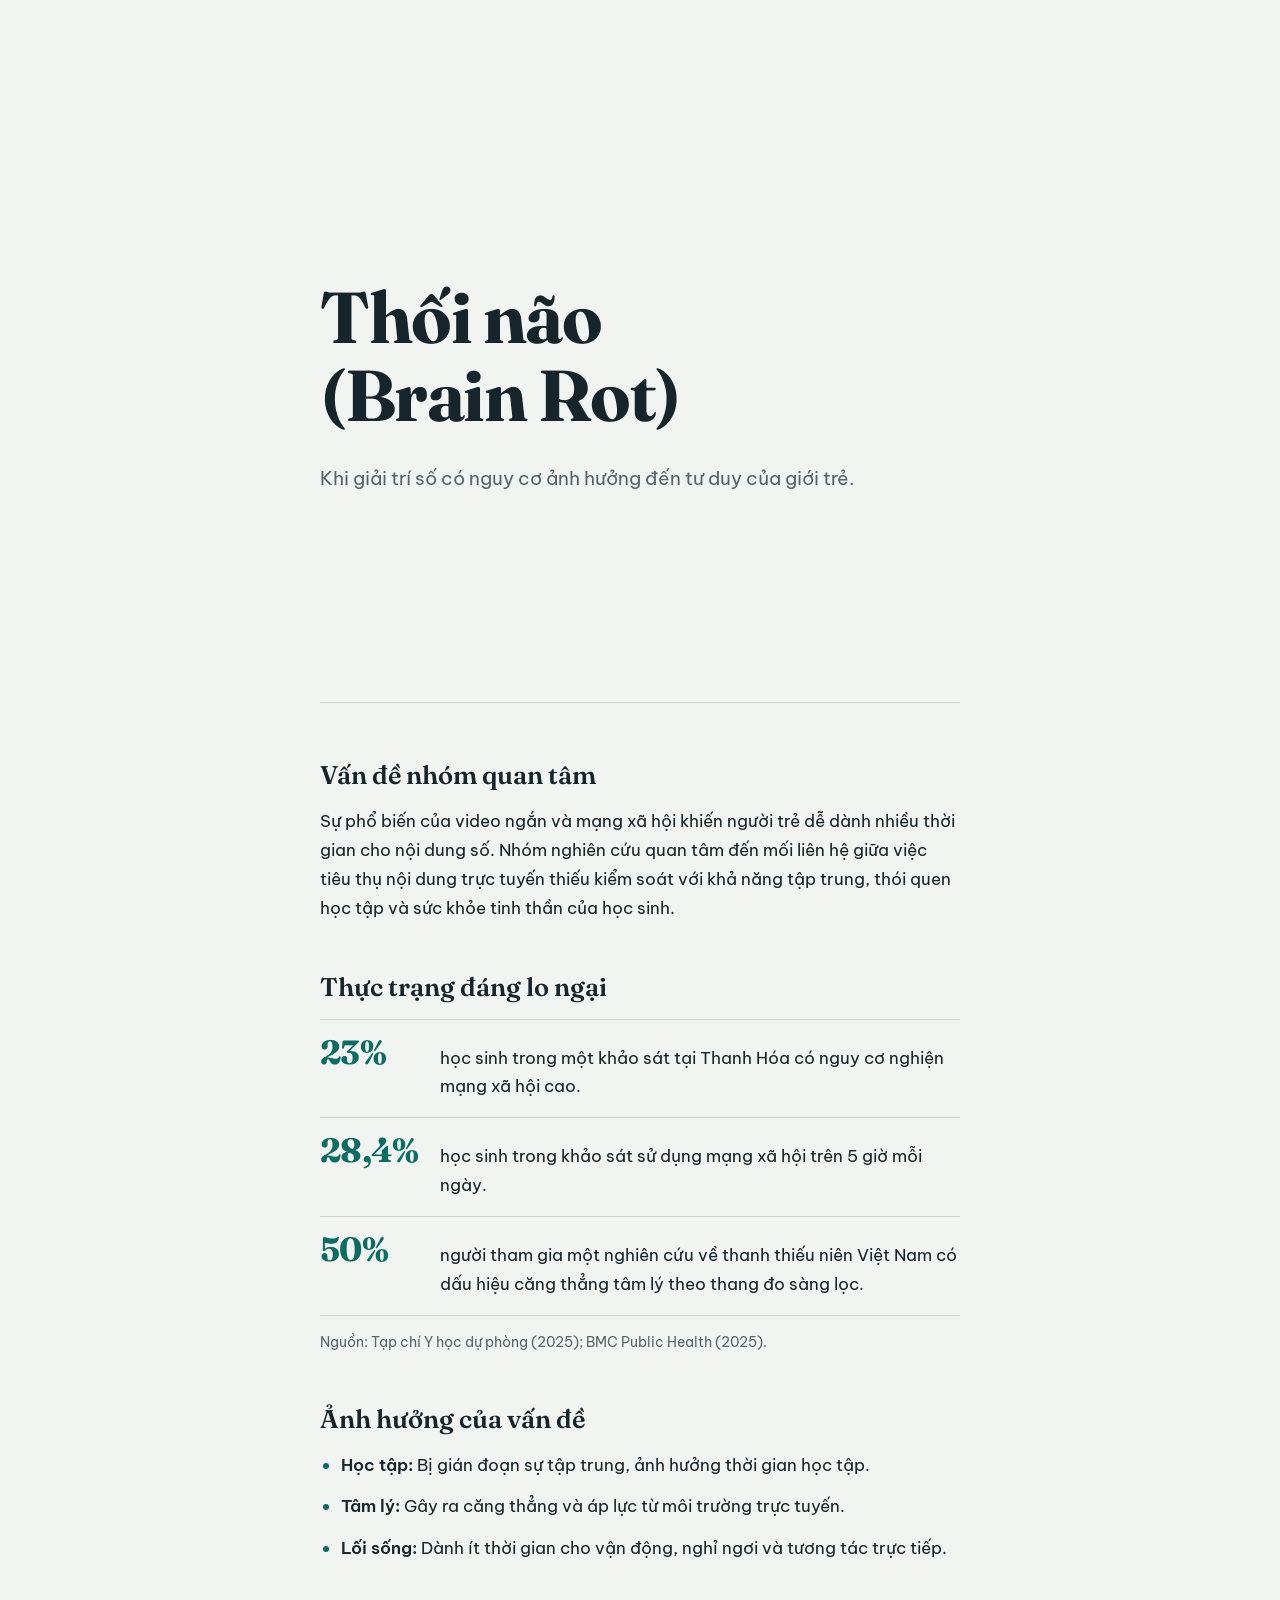
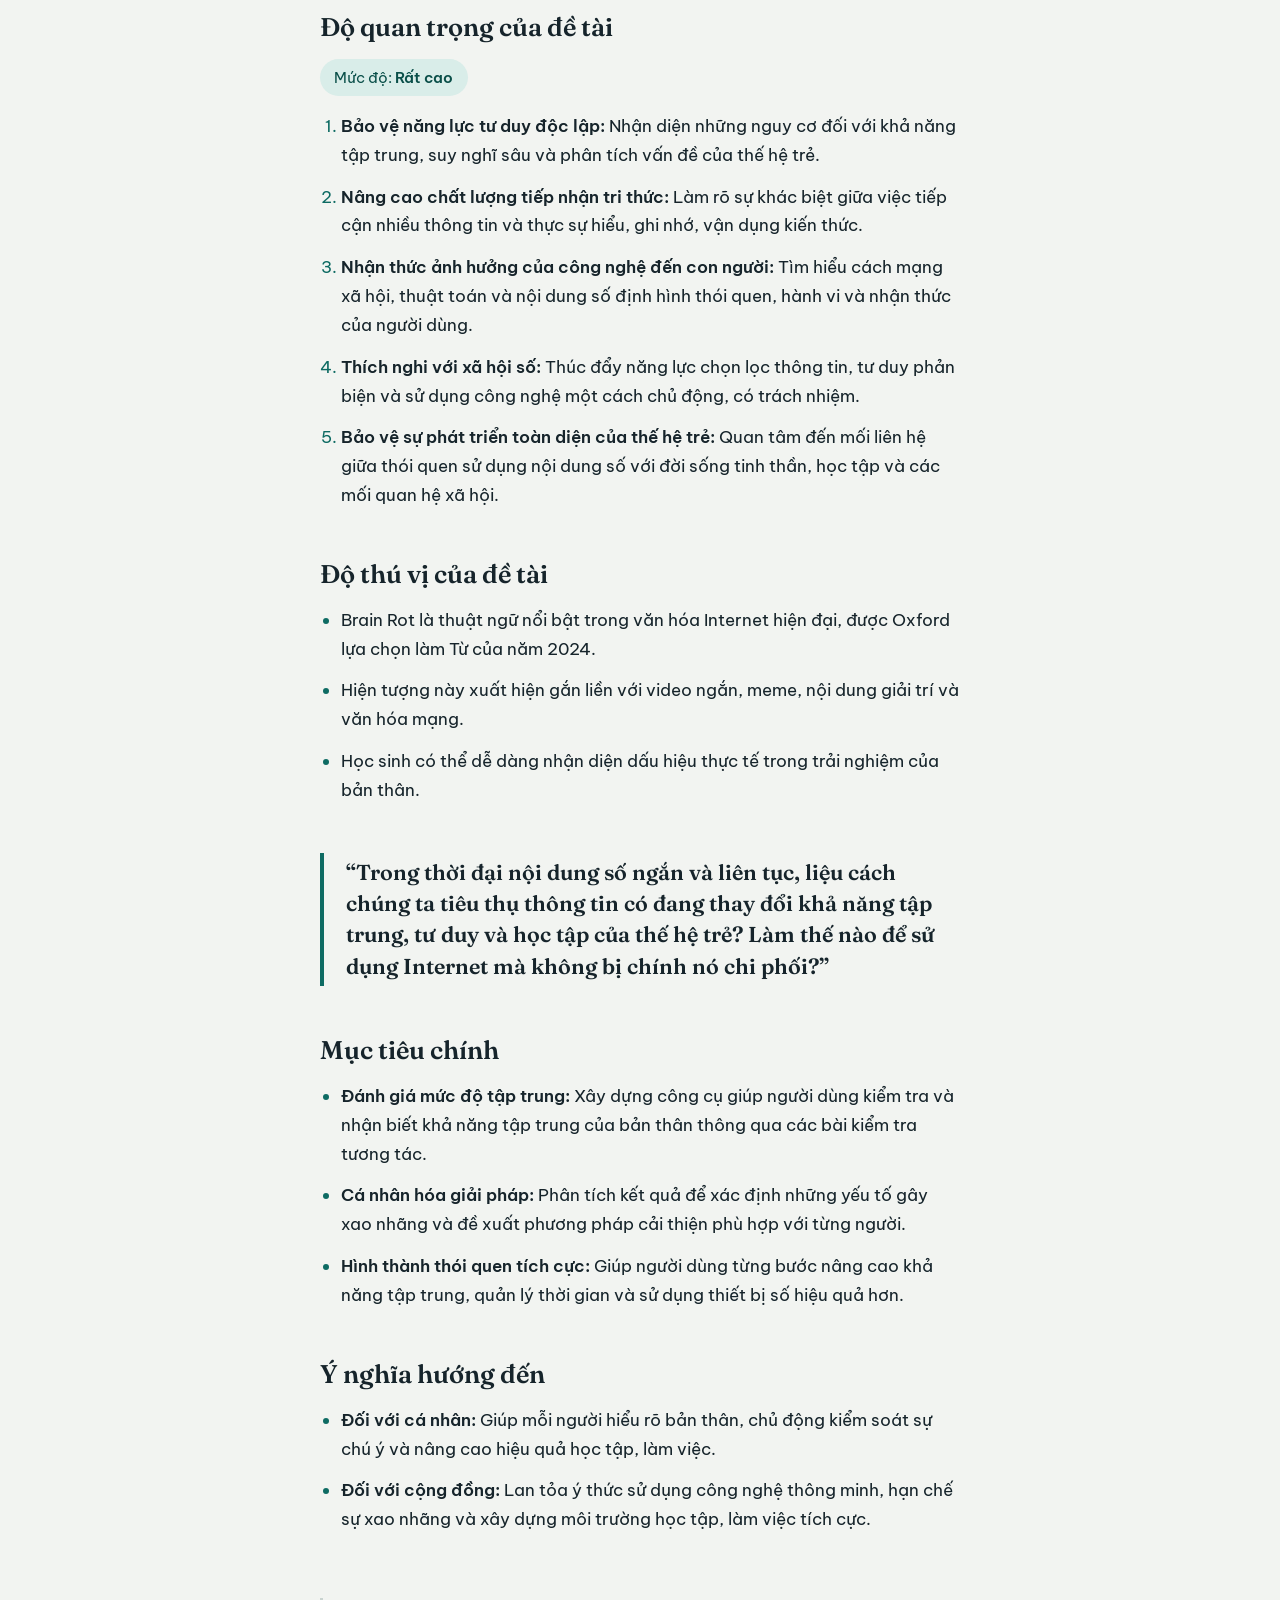
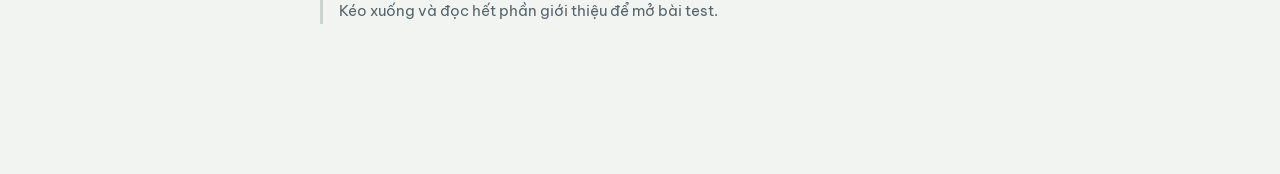
==== index.html @ 520d6f54 "feat: initial commit" ====
<!DOCTYPE html>
<html lang="vi">
<head>
  <meta charset="UTF-8">
  <meta name="viewport" content="width=device-width, initial-scale=1">
  <title>Thối não (Brain Rot) – Khi giải trí số ảnh hưởng đến tư duy của giới trẻ</title>
  <link rel="preconnect" href="https://fonts.googleapis.com">
  <link rel="preconnect" href="https://fonts.gstatic.com" crossorigin>
  <link href="https://fonts.googleapis.com/css2?family=Be+Vietnam+Pro:wght@400;500;600&family=Fraunces:opsz,wght@9..144,600;9..144,700&display=swap" rel="stylesheet">
  <link rel="stylesheet" href="style.css">
</head>
<body>
  <div class="read-progress" id="readProgress" aria-hidden="true"><span></span></div>

  <main>
    <section class="screen" id="screenIntro" aria-labelledby="introTitle">
      <header class="hero">
        <h1 id="introTitle" tabindex="-1">Thối não (Brain Rot)</h1>
        <p class="lead">Khi giải trí số có nguy cơ ảnh hưởng đến tư duy của giới trẻ.</p>
      </header>

      <article class="intro-text" id="introText">
        <h2>Vấn đề nhóm quan tâm</h2>
        <p>Sự phổ biến của video ngắn và mạng xã hội khiến người trẻ dễ dành nhiều thời gian cho nội dung số. Nhóm nghiên cứu quan tâm đến mối liên hệ giữa việc tiêu thụ nội dung trực tuyến thiếu kiểm soát với khả năng tập trung, thói quen học tập và sức khỏe tinh thần của học sinh.</p>

        <h2>Thực trạng đáng lo ngại</h2>
        <ul class="stats">
          <li><strong>23%</strong><span>học sinh trong một khảo sát tại Thanh Hóa có nguy cơ nghiện mạng xã hội cao.</span></li>
          <li><strong>28,4%</strong><span>học sinh trong khảo sát sử dụng mạng xã hội trên 5 giờ mỗi ngày.</span></li>
          <li><strong>50%</strong><span>người tham gia một nghiên cứu về thanh thiếu niên Việt Nam có dấu hiệu căng thẳng tâm lý theo thang đo sàng lọc.</span></li>
        </ul>
        <p class="source">Nguồn: Tạp chí Y học dự phòng (2025); BMC Public Health (2025).</p>

        <h2>Ảnh hưởng của vấn đề</h2>
        <ul>
          <li><strong>Học tập:</strong> Bị gián đoạn sự tập trung, ảnh hưởng thời gian học tập.</li>
          <li><strong>Tâm lý:</strong> Gây ra căng thẳng và áp lực từ môi trường trực tuyến.</li>
          <li><strong>Lối sống:</strong> Dành ít thời gian cho vận động, nghỉ ngơi và tương tác trực tiếp.</li>
        </ul>

        <h2>Độ quan trọng của đề tài</h2>
        <p class="level">Mức độ: <strong>Rất cao</strong></p>
        <ol>
          <li><strong>Bảo vệ năng lực tư duy độc lập:</strong> Nhận diện những nguy cơ đối với khả năng tập trung, suy nghĩ sâu và phân tích vấn đề của thế hệ trẻ.</li>
          <li><strong>Nâng cao chất lượng tiếp nhận tri thức:</strong> Làm rõ sự khác biệt giữa việc tiếp cận nhiều thông tin và thực sự hiểu, ghi nhớ, vận dụng kiến thức.</li>
          <li><strong>Nhận thức ảnh hưởng của công nghệ đến con người:</strong> Tìm hiểu cách mạng xã hội, thuật toán và nội dung số định hình thói quen, hành vi và nhận thức của người dùng.</li>
          <li><strong>Thích nghi với xã hội số:</strong> Thúc đẩy năng lực chọn lọc thông tin, tư duy phản biện và sử dụng công nghệ một cách chủ động, có trách nhiệm.</li>
          <li><strong>Bảo vệ sự phát triển toàn diện của thế hệ trẻ:</strong> Quan tâm đến mối liên hệ giữa thói quen sử dụng nội dung số với đời sống tinh thần, học tập và các mối quan hệ xã hội.</li>
        </ol>

        <h2>Độ thú vị của đề tài</h2>
        <ul>
          <li>Brain Rot là thuật ngữ nổi bật trong văn hóa Internet hiện đại, được Oxford lựa chọn làm Từ của năm 2024.</li>
          <li>Hiện tượng này xuất hiện gắn liền với video ngắn, meme, nội dung giải trí và văn hóa mạng.</li>
          <li>Học sinh có thể dễ dàng nhận diện dấu hiệu thực tế trong trải nghiệm của bản thân.</li>
        </ul>

        <blockquote class="pullquote">
          <p>“Trong thời đại nội dung số ngắn và liên tục, liệu cách chúng ta tiêu thụ thông tin có đang thay đổi khả năng tập trung, tư duy và học tập của thế hệ trẻ? Làm thế nào để sử dụng Internet mà không bị chính nó chi phối?”</p>
        </blockquote>

        <h2>Mục tiêu chính</h2>
        <ul>
          <li><strong>Đánh giá mức độ tập trung:</strong> Xây dựng công cụ giúp người dùng kiểm tra và nhận biết khả năng tập trung của bản thân thông qua các bài kiểm tra tương tác.</li>
          <li><strong>Cá nhân hóa giải pháp:</strong> Phân tích kết quả để xác định những yếu tố gây xao nhãng và đề xuất phương pháp cải thiện phù hợp với từng người.</li>
          <li><strong>Hình thành thói quen tích cực:</strong> Giúp người dùng từng bước nâng cao khả năng tập trung, quản lý thời gian và sử dụng thiết bị số hiệu quả hơn.</li>
        </ul>

        <h2>Ý nghĩa hướng đến</h2>
        <ul>
          <li><strong>Đối với cá nhân:</strong> Giúp mỗi người hiểu rõ bản thân, chủ động kiểm soát sự chú ý và nâng cao hiệu quả học tập, làm việc.</li>
          <li><strong>Đối với cộng đồng:</strong> Lan tỏa ý thức sử dụng công nghệ thông minh, hạn chế sự xao nhãng và xây dựng môi trường học tập, làm việc tích cực.</li>
        </ul>
      </article>

      <div class="start-zone" id="startZone">
        <p class="start-hint" id="startHint">Kéo xuống và đọc hết phần giới thiệu để mở bài test.</p>
        <button type="button" class="btn btn-primary" id="startBtn" hidden>Bắt đầu làm bài</button>
      </div>
    </section>

    <section class="screen" id="screenQuiz" aria-labelledby="questionText" hidden>
      <div class="quiz-top">
        <p class="quiz-count" id="quizCount" aria-live="polite">Câu 1 / 8</p>
        <div class="quiz-bar" role="progressbar" aria-valuemin="0" aria-valuemax="100" ariavaluenow="0" id="quizBar">
          <span id="quizBarFill"></span>
        </div>
      </div>

      <h2 class="question" id="questionText" tabindex="-1"></h2>

      <div class="options" id="options" role="radiogroup" aria-labelledby="questionText"></div>

      <div class="quiz-nav">
        <button type="button" class="btn btn-ghost" id="backBtn">Câu trước</button>
        <button type="button" class="btn btn-primary" id="nextBtn" disabled>Câu tiếp theo</button>
      </div>
      <p class="key-hint">Mẹo: nhấn phím 1–4 để chọn nhanh đáp án.</p>
    </section>

    <section class="screen" id="screenResult" aria-labelledby="resultTitle" hidden>
      <p class="result-label">Kết quả của bạn</p>
      <div class="score-line">
        <span class="score-num" id="scoreNum">0</span>
        <span class="score-max" id="scoreMax">/ 32 điểm</span>
      </div>

      <div class="scale" aria-hidden="true">
        <div class="scale-track"><span class="scale-marker" id="scaleMarker"></span></div>
        <div class="scale-ends"><span id="scaleMin">8</span><span id="scaleMaxLabel">32</span></div>
      </div>

      <h2 class="result-title" id="resultTitle" tabindex="-1"></h2>
      <p class="result-desc" id="resultDesc"></p>

      <h3 class="tips-title">Gợi ý cho bạn</h3>
      <ul class="tips" id="resultTips"></ul>

      <div class="result-actions">
        <button type="button" class="btn btn-primary" id="retryBtn">Làm lại bài test</button>
        <button type="button" class="btn btn-ghost" id="homeBtn">Về trang giới thiệu</button>
      </div>
    </section>

  </main>

  <script src="script.js"></script>
</body>
</html>
---- style.css ----
:root {
  --bg: #f2f4f1;
  --surface: #ffffff;
  --ink: #16242b;
  --muted: #55656b;
  --line: #c9d3d0;
  --accent: #0e6b63;
  --accent-dark: #0a4f49;
  --accent-soft: #d9ede9;
  --focus: #b4690e;

  --font-display: "Fraunces", "Georgia", "Times New Roman", serif;
  --font-body: "Be Vietnam Pro", system-ui, -apple-system, "Segoe UI", Roboto, sans-serif;

  --radius: 12px;
  --col: 40rem;
}

*,
*::before,
*::after { box-sizing: border-box; }

html { scroll-behavior: smooth; }

body {
  margin: 0;
  background: var(--bg);
  color: var(--ink);
  font-family: var(--font-body);
  font-size: 1.0625rem;
  line-height: 1.7;
  -webkit-font-smoothing: antialiased;
}

h1, h2, h3, p, ul { margin: 0; }

.screen[hidden],
[hidden] { display: none !important; }

.screen {
  width: min(100% - 2.5rem, var(--col));
  margin-inline: auto;
}

:focus-visible {
  outline: 3px solid var(--focus);
  outline-offset: 3px;
}
h1:focus, h2:focus { outline: none; }

.read-progress {
  position: fixed;
  inset: 0 0 auto 0;
  height: 5px;
  background: transparent;
  z-index: 10;
}
.read-progress span {
  display: block;
  height: 100%;
  width: 0;
  background: var(--accent);
}
.read-progress.is-off { display: none; }

.hero {
  padding-block: clamp(4rem, 14vh, 8rem) clamp(2rem, 6vh, 3.5rem);
  min-height: 78vh;
  display: flex;
  flex-direction: column;
  justify-content: center;
}

.hero h1 {
  font-family: var(--font-display);
  font-weight: 700;
  font-size: clamp(2.5rem, 8vw, 4.5rem);
  line-height: 1.08;
  letter-spacing: -0.02em;
  text-wrap: balance;
}

.lead {
  margin-top: 1.75rem;
  max-width: 34rem;
  font-size: 1.2rem;
  color: var(--muted);
}

.intro-text {
  padding-block: 2rem 1rem;
  border-top: 1px solid var(--line);
}

.intro-text h2 {
  font-family: var(--font-display);
  font-weight: 600;
  font-size: 1.6rem;
  line-height: 1.25;
  margin-top: 3rem;
  margin-bottom: 1rem;
}
.intro-text h2:first-child { margin-top: 1.5rem; }

.intro-text p + p { margin-top: 1.1rem; }

.intro-text ul,
.intro-text ol {
  margin: 1rem 0 0;
  padding-left: 1.3rem;
  display: grid;
  gap: 0.8rem;
}
.intro-text li::marker { color: var(--accent); }
.intro-text strong { font-weight: 600; }

.intro-text .stats {
  list-style: none;
  padding-left: 0;
  gap: 0;
}
.intro-text .stats li {
  display: grid;
  grid-template-columns: 6.5rem 1fr;
  gap: 1rem;
  align-items: baseline;
  padding-block: 1rem;
  border-bottom: 1px solid var(--line);
}
.intro-text .stats li:first-child { border-top: 1px solid var(--line); }
.intro-text .stats strong {
  font-family: var(--font-display);
  font-weight: 700;
  font-size: 2.1rem;
  line-height: 1;
  letter-spacing: -0.02em;
  color: var(--accent);
}

.intro-text .source {
  margin-top: 0.9rem;
  font-size: 0.9rem;
  color: var(--muted);
}

.intro-text .level {
  display: inline-block;
  padding: 0.35rem 0.9rem;
  border-radius: 999px;
  background: var(--accent-soft);
  color: var(--accent-dark);
  font-size: 0.95rem;
}

.intro-text .pullquote {
  margin: 3rem 0 0;
  padding: 0.25rem 0 0.25rem 1.4rem;
  border-left: 4px solid var(--accent);
}
.intro-text .pullquote p {
  font-family: var(--font-display);
  font-weight: 600;
  font-size: 1.35rem;
  line-height: 1.45;
}

@media (max-width: 480px) {
  .intro-text .stats li { grid-template-columns: 1fr; gap: 0.35rem; }
}

.start-zone {
  padding-block: 3rem 8rem;
  min-height: 14rem;
}

.start-hint {
  color: var(--muted);
  font-size: 0.95rem;
  padding-left: 1rem;
  border-left: 3px solid var(--line);
}

.start-zone .btn-primary.is-revealed {
  animation: unlock 0.5s ease-out both;
}
@keyframes unlock {
  from { opacity: 0; transform: translateY(14px) scale(0.97); }
  to   { opacity: 1; transform: none; }
}

.btn {
  font: inherit;
  font-weight: 600;
  font-size: 1rem;
  line-height: 1;
  padding: 1rem 1.6rem;
  border-radius: 999px;
  border: 2px solid transparent;
  cursor: pointer;
  transition: background-color 0.15s, border-color 0.15s, color 0.15s;
}

.btn-primary {
  background: var(--accent);
  color: #fff;
}
.btn-primary:hover:not(:disabled) { background: var(--accent-dark); }
.btn-primary:disabled {
  background: var(--line);
  color: #7d8b90;
  cursor: not-allowed;
}

.btn-ghost {
  background: transparent;
  color: var(--ink);
  border-color: var(--line);
}
.btn-ghost:hover:not(:disabled) { border-color: var(--ink); }
.btn-ghost:disabled { opacity: 0.4; cursor: not-allowed; }

#screenQuiz,
#screenResult { padding-block: 2.5rem 5rem; }

.quiz-top { margin-bottom: 2.5rem; }

.quiz-count {
  font-size: 0.95rem;
  color: var(--muted);
  margin-bottom: 0.6rem;
}

.quiz-bar {
  height: 8px;
  background: var(--line);
  border-radius: 999px;
  overflow: hidden;
}
.quiz-bar span {
  display: block;
  height: 100%;
  width: 0;
  background: var(--accent);
  border-radius: 999px;
  transition: width 0.3s ease;
}

.question {
  font-family: var(--font-display);
  font-weight: 600;
  font-size: clamp(1.6rem, 5vw, 2.1rem);
  line-height: 1.25;
  letter-spacing: -0.01em;
  margin-bottom: 1.75rem;
  text-wrap: balance;
}

.options {
  display: grid;
  gap: 0.75rem;
}

.option {
  display: grid;
  grid-template-columns: 2rem 1fr;
  gap: 0.9rem;
  align-items: start;
  width: 100%;
  text-align: left;
  font: inherit;
  line-height: 1.5;
  color: var(--ink);
  background: var(--surface);
  border: 2px solid var(--line);
  border-radius: var(--radius);
  padding: 1rem 1.1rem;
  cursor: pointer;
  transition: border-color 0.15s, background-color 0.15s;
}
.option:hover { border-color: var(--accent); }

.option-key {
  display: grid;
  place-items: center;
  width: 2rem;
  height: 2rem;
  border-radius: 50%;
  border: 2px solid var(--line);
  font-size: 0.85rem;
  font-weight: 600;
  color: var(--muted);
  transition: background-color 0.15s, border-color 0.15s, color 0.15s;
}

.option.is-selected {
  border-color: var(--accent);
  background: var(--accent-soft);
}
.option.is-selected .option-key {
  background: var(--accent);
  border-color: var(--accent);
  color: #fff;
}

.quiz-nav {
  display: flex;
  justify-content: space-between;
  gap: 1rem;
  margin-top: 2rem;
}

.key-hint {
  margin-top: 1.5rem;
  font-size: 0.875rem;
  color: var(--muted);
}

.result-label {
  font-size: 0.95rem;
  color: var(--muted);
}

.score-line {
  display: flex;
  align-items: baseline;
  gap: 0.75rem;
  margin-top: 0.5rem;
}
.score-num {
  font-family: var(--font-display);
  font-weight: 700;
  font-size: clamp(4.5rem, 20vw, 8rem);
  line-height: 1;
  letter-spacing: -0.03em;
  color: var(--accent);
}
.score-max {
  font-size: 1.2rem;
  color: var(--muted);
}

.scale { margin-top: 1.25rem; }
.scale-track {
  position: relative;
  height: 10px;
  background: var(--line);
  border-radius: 999px;
}
.scale-marker {
  position: absolute;
  top: 50%;
  left: 0;
  width: 22px;
  height: 22px;
  border-radius: 50%;
  background: var(--accent);
  border: 4px solid var(--bg);
  transform: translate(-50%, -50%);
  transition: left 0.8s cubic-bezier(0.2, 0.8, 0.2, 1);
}
.scale-ends {
  display: flex;
  justify-content: space-between;
  margin-top: 0.5rem;
  font-size: 0.85rem;
  color: var(--muted);
}

.result-title {
  font-family: var(--font-display);
  font-weight: 700;
  font-size: clamp(1.8rem, 6vw, 2.6rem);
  line-height: 1.15;
  letter-spacing: -0.015em;
  margin-top: 2.5rem;
  text-wrap: balance;
}
.result-desc { margin-top: 1rem; }

.tips-title {
  font-family: var(--font-display);
  font-weight: 600;
  font-size: 1.3rem;
  margin-top: 2.5rem;
  margin-bottom: 0.75rem;
}
.tips {
  padding-left: 1.25rem;
  display: grid;
  gap: 0.6rem;
}
.tips li::marker { color: var(--accent); }

.result-actions {
  display: flex;
  flex-wrap: wrap;
  gap: 0.75rem;
  margin-top: 3rem;
}

@media (max-width: 480px) {
  body { font-size: 1rem; }
  .quiz-nav .btn { flex: 1; padding-inline: 1rem; }
  .option { padding: 0.9rem; }
}

@media (prefers-reduced-motion: reduce) {
  html { scroll-behavior: auto; }
  *, *::before, *::after {
    animation-duration: 0.01ms !important;
    transition-duration: 0.01ms !important;
  }
}
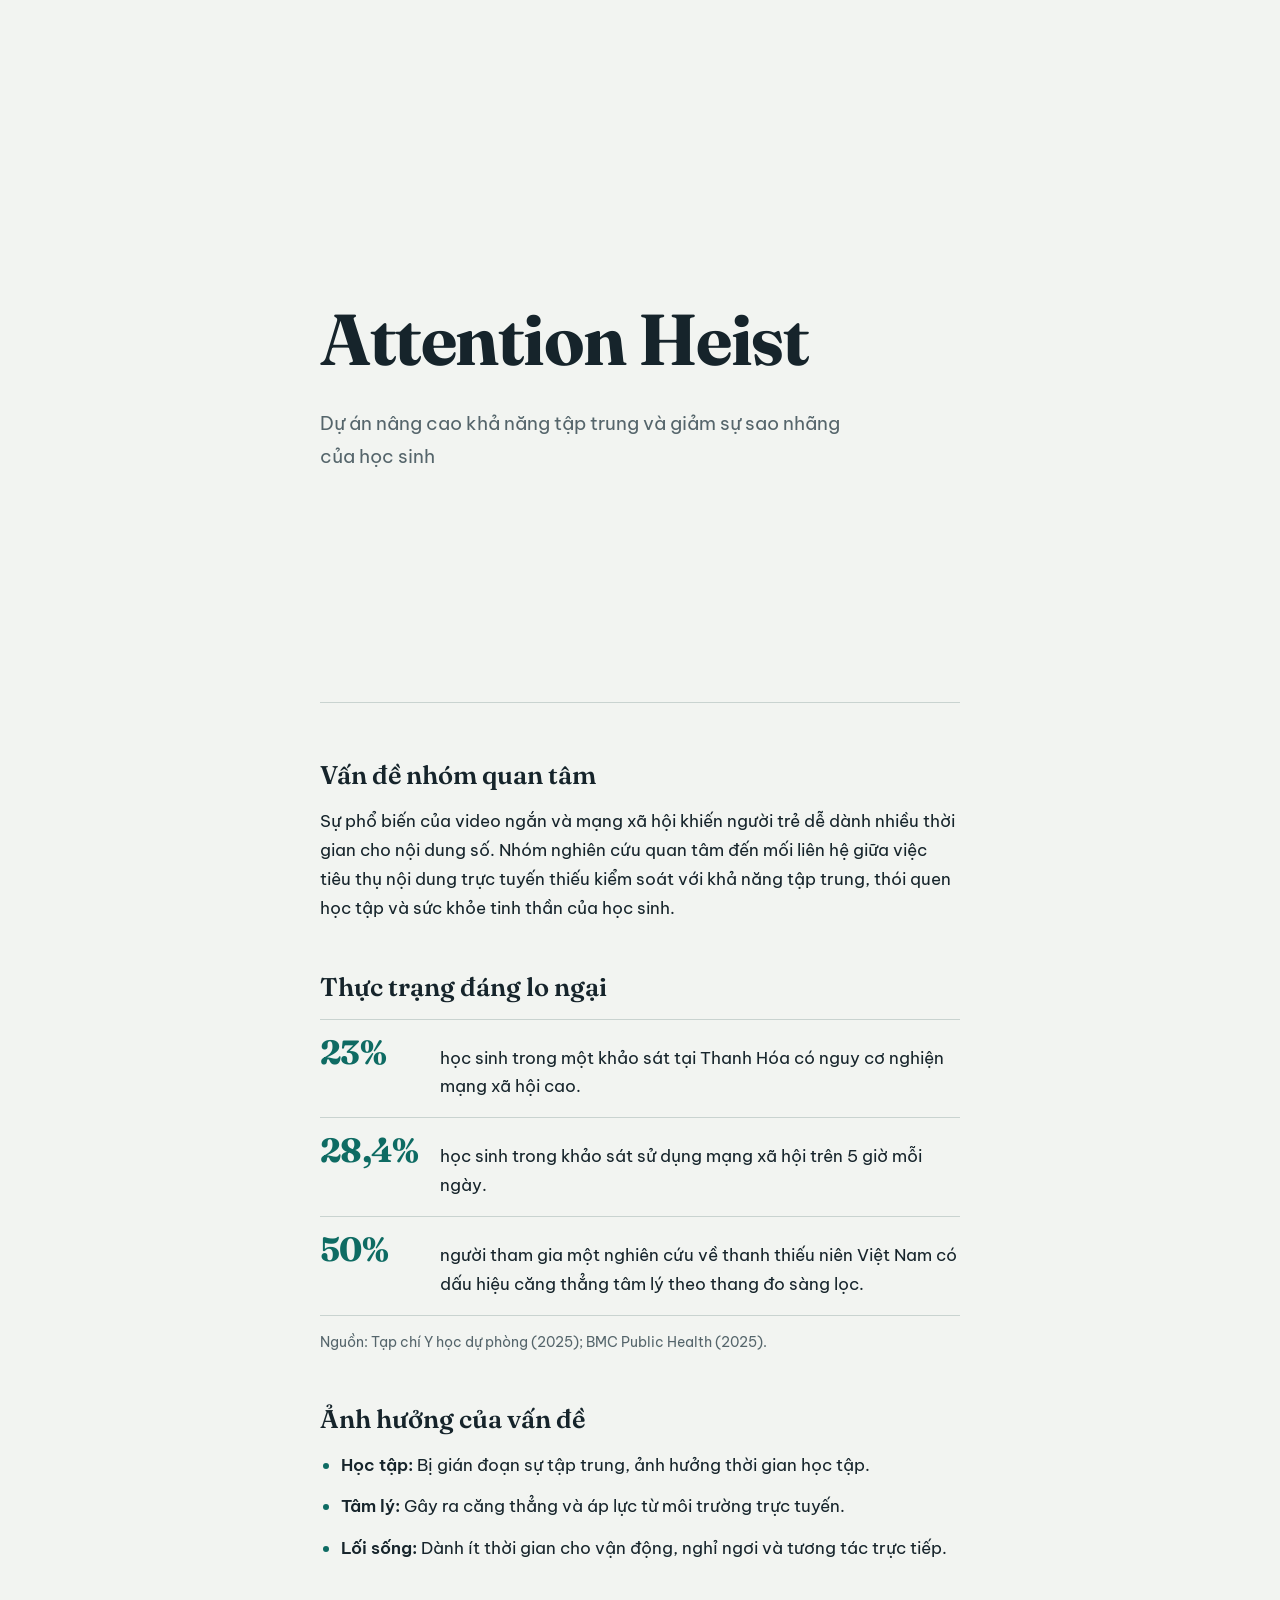
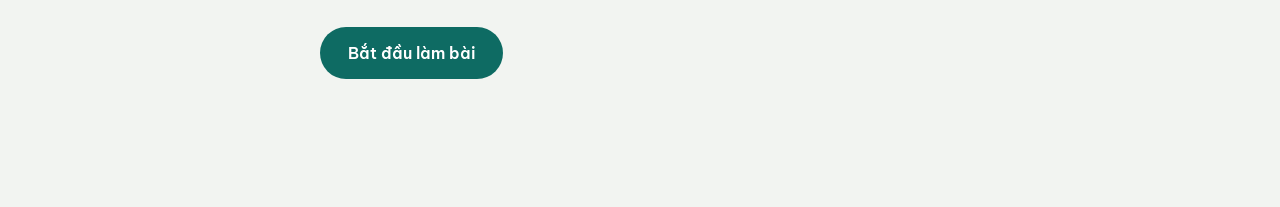
==== commit b74da867: "feat(quizz, conclusion): add 5 group quizz, add conclusionof quizz" ====
--- a/index.html
+++ b/index.html
@@ -3,20 +3,21 @@
 <head>
   <meta charset="UTF-8">
   <meta name="viewport" content="width=device-width, initial-scale=1">
-  <title>Thối não (Brain Rot) – Khi giải trí số ảnh hưởng đến tư duy của giới trẻ</title>
+  <title>Attention Heist</title>
   <link rel="preconnect" href="https://fonts.googleapis.com">
   <link rel="preconnect" href="https://fonts.gstatic.com" crossorigin>
   <link href="https://fonts.googleapis.com/css2?family=Be+Vietnam+Pro:wght@400;500;600&family=Fraunces:opsz,wght@9..144,600;9..144,700&display=swap" rel="stylesheet">
   <link rel="stylesheet" href="style.css">
 </head>
-<body>
+<body data-page="intro">
+
   <div class="read-progress" id="readProgress" aria-hidden="true"><span></span></div>
 
   <main>
     <section class="screen" id="screenIntro" aria-labelledby="introTitle">
       <header class="hero">
-        <h1 id="introTitle" tabindex="-1">Thối não (Brain Rot)</h1>
-        <p class="lead">Khi giải trí số có nguy cơ ảnh hưởng đến tư duy của giới trẻ.</p>
+        <h1 id="introTitle" tabindex="-1">Attention Heist</h1>
+        <p class="lead">Dự án nâng cao khả năng tập trung và giảm sự sao nhãng của học sinh</p>
       </header>
 
       <article class="intro-text" id="introText">
@@ -37,40 +38,6 @@
           <li><strong>Tâm lý:</strong> Gây ra căng thẳng và áp lực từ môi trường trực tuyến.</li>
           <li><strong>Lối sống:</strong> Dành ít thời gian cho vận động, nghỉ ngơi và tương tác trực tiếp.</li>
         </ul>
-
-        <h2>Độ quan trọng của đề tài</h2>
-        <p class="level">Mức độ: <strong>Rất cao</strong></p>
-        <ol>
-          <li><strong>Bảo vệ năng lực tư duy độc lập:</strong> Nhận diện những nguy cơ đối với khả năng tập trung, suy nghĩ sâu và phân tích vấn đề của thế hệ trẻ.</li>
-          <li><strong>Nâng cao chất lượng tiếp nhận tri thức:</strong> Làm rõ sự khác biệt giữa việc tiếp cận nhiều thông tin và thực sự hiểu, ghi nhớ, vận dụng kiến thức.</li>
-          <li><strong>Nhận thức ảnh hưởng của công nghệ đến con người:</strong> Tìm hiểu cách mạng xã hội, thuật toán và nội dung số định hình thói quen, hành vi và nhận thức của người dùng.</li>
-          <li><strong>Thích nghi với xã hội số:</strong> Thúc đẩy năng lực chọn lọc thông tin, tư duy phản biện và sử dụng công nghệ một cách chủ động, có trách nhiệm.</li>
-          <li><strong>Bảo vệ sự phát triển toàn diện của thế hệ trẻ:</strong> Quan tâm đến mối liên hệ giữa thói quen sử dụng nội dung số với đời sống tinh thần, học tập và các mối quan hệ xã hội.</li>
-        </ol>
-
-        <h2>Độ thú vị của đề tài</h2>
-        <ul>
-          <li>Brain Rot là thuật ngữ nổi bật trong văn hóa Internet hiện đại, được Oxford lựa chọn làm Từ của năm 2024.</li>
-          <li>Hiện tượng này xuất hiện gắn liền với video ngắn, meme, nội dung giải trí và văn hóa mạng.</li>
-          <li>Học sinh có thể dễ dàng nhận diện dấu hiệu thực tế trong trải nghiệm của bản thân.</li>
-        </ul>
-
-        <blockquote class="pullquote">
-          <p>“Trong thời đại nội dung số ngắn và liên tục, liệu cách chúng ta tiêu thụ thông tin có đang thay đổi khả năng tập trung, tư duy và học tập của thế hệ trẻ? Làm thế nào để sử dụng Internet mà không bị chính nó chi phối?”</p>
-        </blockquote>
-
-        <h2>Mục tiêu chính</h2>
-        <ul>
-          <li><strong>Đánh giá mức độ tập trung:</strong> Xây dựng công cụ giúp người dùng kiểm tra và nhận biết khả năng tập trung của bản thân thông qua các bài kiểm tra tương tác.</li>
-          <li><strong>Cá nhân hóa giải pháp:</strong> Phân tích kết quả để xác định những yếu tố gây xao nhãng và đề xuất phương pháp cải thiện phù hợp với từng người.</li>
-          <li><strong>Hình thành thói quen tích cực:</strong> Giúp người dùng từng bước nâng cao khả năng tập trung, quản lý thời gian và sử dụng thiết bị số hiệu quả hơn.</li>
-        </ul>
-
-        <h2>Ý nghĩa hướng đến</h2>
-        <ul>
-          <li><strong>Đối với cá nhân:</strong> Giúp mỗi người hiểu rõ bản thân, chủ động kiểm soát sự chú ý và nâng cao hiệu quả học tập, làm việc.</li>
-          <li><strong>Đối với cộng đồng:</strong> Lan tỏa ý thức sử dụng công nghệ thông minh, hạn chế sự xao nhãng và xây dựng môi trường học tập, làm việc tích cực.</li>
-        </ul>
       </article>
 
       <div class="start-zone" id="startZone">
@@ -79,49 +46,6 @@
       </div>
     </section>
 
-    <section class="screen" id="screenQuiz" aria-labelledby="questionText" hidden>
-      <div class="quiz-top">
-        <p class="quiz-count" id="quizCount" aria-live="polite">Câu 1 / 8</p>
-        <div class="quiz-bar" role="progressbar" aria-valuemin="0" aria-valuemax="100" ariavaluenow="0" id="quizBar">
-          <span id="quizBarFill"></span>
-        </div>
-      </div>
-
-      <h2 class="question" id="questionText" tabindex="-1"></h2>
-
-      <div class="options" id="options" role="radiogroup" aria-labelledby="questionText"></div>
-
-      <div class="quiz-nav">
-        <button type="button" class="btn btn-ghost" id="backBtn">Câu trước</button>
-        <button type="button" class="btn btn-primary" id="nextBtn" disabled>Câu tiếp theo</button>
-      </div>
-      <p class="key-hint">Mẹo: nhấn phím 1–4 để chọn nhanh đáp án.</p>
-    </section>
-
-    <section class="screen" id="screenResult" aria-labelledby="resultTitle" hidden>
-      <p class="result-label">Kết quả của bạn</p>
-      <div class="score-line">
-        <span class="score-num" id="scoreNum">0</span>
-        <span class="score-max" id="scoreMax">/ 32 điểm</span>
-      </div>
-
-      <div class="scale" aria-hidden="true">
-        <div class="scale-track"><span class="scale-marker" id="scaleMarker"></span></div>
-        <div class="scale-ends"><span id="scaleMin">8</span><span id="scaleMaxLabel">32</span></div>
-      </div>
-
-      <h2 class="result-title" id="resultTitle" tabindex="-1"></h2>
-      <p class="result-desc" id="resultDesc"></p>
-
-      <h3 class="tips-title">Gợi ý cho bạn</h3>
-      <ul class="tips" id="resultTips"></ul>
-
-      <div class="result-actions">
-        <button type="button" class="btn btn-primary" id="retryBtn">Làm lại bài test</button>
-        <button type="button" class="btn btn-ghost" id="homeBtn">Về trang giới thiệu</button>
-      </div>
-    </section>
-
   </main>
 
   <script src="script.js"></script>
--- a/style.css
+++ b/style.css
@@ -411,3 +411,170 @@
     transition-duration: 0.01ms !important;
   }
 }
+
+.group-label {
+  font-size: 0.85rem;
+  font-weight: 600;
+  letter-spacing: 0.04em;
+  text-transform: uppercase;
+  color: var(--accent-dark);
+}
+.group-name {
+  font-family: var(--font-display);
+  font-weight: 600;
+  font-size: 1.3rem;
+  line-height: 1.3;
+  margin: 0.2rem 0 1rem;
+}
+.group-name span {
+  font-family: var(--font-body);
+  font-weight: 400;
+  font-size: 0.95rem;
+  color: var(--muted);
+}
+
+.level-1 { --lv: #2f7d4f; --lv-ink: #1f5a37; --lv-soft: #dff0e5; }
+.level-2 { --lv: #b9770e; --lv-ink: #7a4a00; --lv-soft: #f8ebcf; }
+.level-3 { --lv: #c0392b; --lv-ink: #8f2a20; --lv-soft: #f7dcd8; }
+
+.result-label + .result-title { margin-top: 0.5rem; }
+
+.group-results {
+  list-style: none;
+  padding: 0;
+  margin: 2rem 0 0;
+  display: grid;
+  gap: 1rem;
+}
+
+.group-result {
+  background: var(--surface);
+  border: 2px solid var(--line);
+  border-radius: var(--radius);
+  padding: 1.25rem 1.25rem 1rem;
+}
+
+.gr-head {
+  display: flex;
+  flex-wrap: wrap;
+  align-items: center;
+  justify-content: space-between;
+  gap: 0.5rem 1rem;
+}
+.gr-name {
+  font-family: var(--font-display);
+  font-weight: 600;
+  font-size: 1.15rem;
+  line-height: 1.3;
+}
+
+.level-badge {
+  display: inline-block;
+  padding: 0.3rem 0.85rem;
+  border-radius: 999px;
+  background: var(--lv-soft);
+  color: var(--lv-ink);
+  font-size: 0.9rem;
+  font-weight: 600;
+  white-space: nowrap;
+}
+
+.gr-score {
+  display: flex;
+  align-items: baseline;
+  gap: 0.5rem;
+  margin-top: 0.5rem;
+}
+.gr-num {
+  font-family: var(--font-display);
+  font-weight: 700;
+  font-size: 3rem;
+  line-height: 1;
+  letter-spacing: -0.02em;
+  color: var(--lv-ink);
+}
+.gr-max { color: var(--muted); }
+
+.group-result .scale-track {
+  background: linear-gradient(to right,
+    #cfe6d6 0 37.5%,
+    #f3e2b6 37.5% 70.8%,
+    #efc7c1 70.8% 100%);
+}
+.group-result .scale-marker { background: var(--lv); }
+
+.level-detail {
+  margin-top: 3.5rem;
+  padding-top: 2rem;
+  border-top: 1px solid var(--line);
+}
+
+.level-title {
+  font-family: var(--font-display);
+  font-weight: 700;
+  font-size: clamp(1.6rem, 5.5vw, 2.2rem);
+  line-height: 1.2;
+  letter-spacing: -0.015em;
+  margin-top: 0.4rem;
+  text-wrap: balance;
+}
+
+.level-headline {
+  margin-top: 1rem;
+  font-weight: 600;
+}
+
+.level-detail .result-desc { margin-top: 0.9rem; }
+
+.orientation {
+  margin-top: 1.25rem;
+  padding: 0.9rem 1.1rem;
+  border-radius: var(--radius);
+  background: var(--lv-soft);
+  color: var(--lv-ink);
+}
+
+.plan-block { margin-top: 2.25rem; }
+.plan-block .tips-title { margin-top: 0; }
+.plan-block p + p,
+.plan-block .tips + p { margin-top: 0.8rem; }
+.plan-label { margin-top: 1rem; font-weight: 600; }
+.plan-block .tips { margin-top: 0.6rem; }
+.plan-block ol.tips { list-style: decimal; }
+
+.result-note {
+  margin-top: 2.5rem;
+  font-size: 0.9rem;
+  color: var(--muted);
+}
+
+@media (max-width: 480px) {
+  .group-result { padding: 1rem 1rem 0.85rem; }
+}
+
+#screenReady {
+  padding-block: clamp(3rem, 12vh, 6rem) 5rem;
+  min-height: 80vh;
+  display: flex;
+  flex-direction: column;
+  align-items: flex-start;
+  justify-content: center;
+}
+.ready-title {
+  font-family: var(--font-display);
+  font-weight: 700;
+  font-size: clamp(2.2rem, 7vw, 3.4rem);
+  line-height: 1.1;
+  letter-spacing: -0.02em;
+  margin-top: 0.5rem;
+  text-wrap: balance;
+}
+.ready-en { margin-top: 0.5rem; color: var(--muted); }
+.ready-info { margin-top: 1.75rem; max-width: 34rem; }
+.ready-ask {
+  margin-top: 2rem;
+  margin-bottom: 1.25rem;
+  font-family: var(--font-display);
+  font-weight: 600;
+  font-size: 1.4rem;
+}
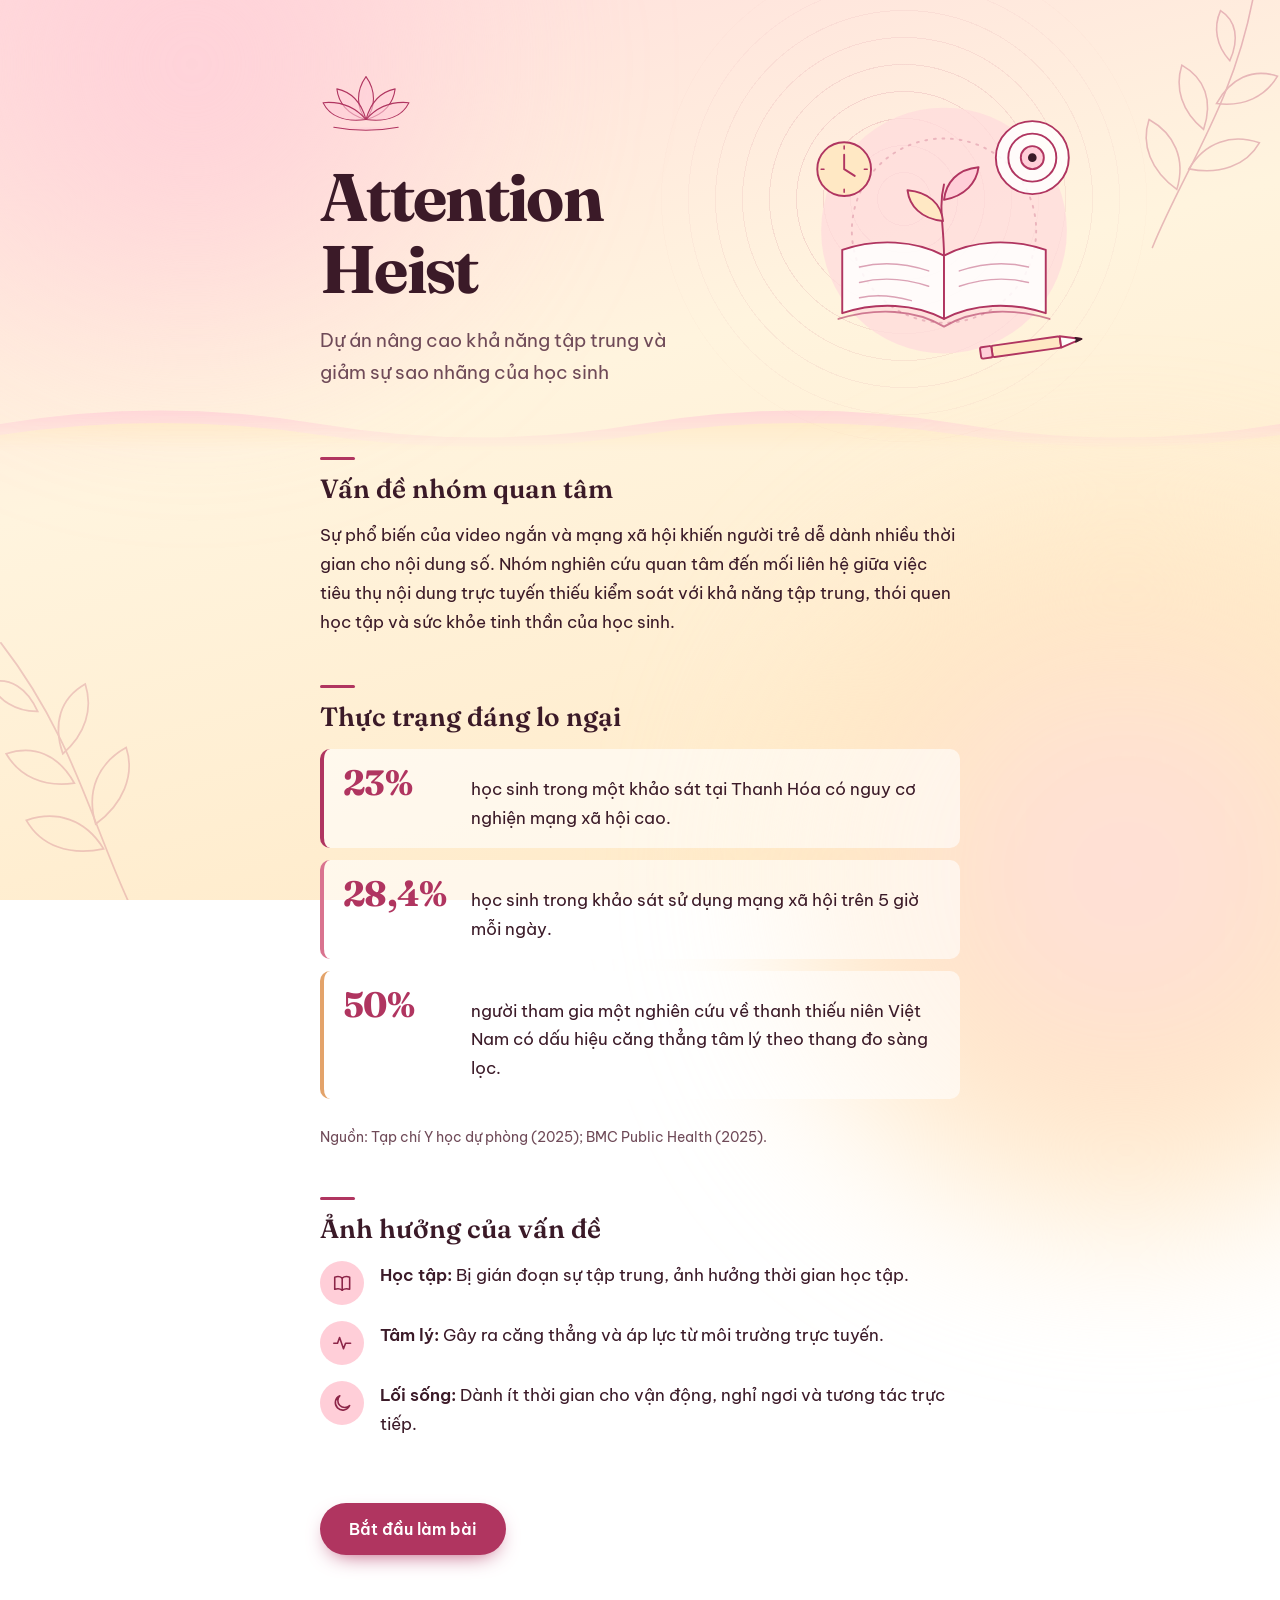
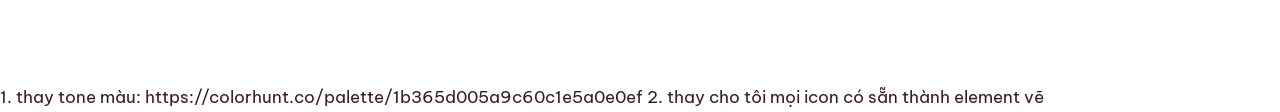
==== commit f40b48c7: "refactor: reorganize the quizz groups feat(ui_ux): add elements and change color of web" ====
--- a/index.html
+++ b/index.html
@@ -3,21 +3,55 @@
 <head>
   <meta charset="UTF-8">
   <meta name="viewport" content="width=device-width, initial-scale=1">
+  <meta name="description" content="Attention Heist: bài tự đánh giá giúp học sinh nhìn lại thói quen dùng mạng xã hội, khả năng tập trung và sức khỏe tinh thần.">
+  <meta name="theme-color" content="#ffe8c4">
   <title>Attention Heist</title>
   <link rel="preconnect" href="https://fonts.googleapis.com">
   <link rel="preconnect" href="https://fonts.gstatic.com" crossorigin>
   <link href="https://fonts.googleapis.com/css2?family=Be+Vietnam+Pro:wght@400;500;600&family=Fraunces:opsz,wght@9..144,600;9..144,700&display=swap" rel="stylesheet">
+  <link rel="icon" href="data:image/svg+xml,%3Csvg xmlns=%27http://www.w3.org/2000/svg%27 viewBox=%270 0 32 32%27%3E%3Ccircle cx=%2716%27 cy=%2716%27 r=%2713%27 fill=%27%23b03560%27/%3E%3Ccircle cx=%2712%27 cy=%2711%27 r=%274%27 fill=%27%23fff%27 opacity=%27.55%27/%3E%3C/svg%3E">
   <link rel="stylesheet" href="style.css">
 </head>
 <body data-page="intro">
-
-  <div class="read-progress" id="readProgress" aria-hidden="true"><span></span></div>
-
   <main>
     <section class="screen" id="screenIntro" aria-labelledby="introTitle">
       <header class="hero">
+        <div class="hero-copy">
+        <svg class="lotus" viewBox="0 0 120 80" aria-hidden="true">
+          <path pathLength="1" d="M60 6C47 24 47 46 60 62C73 46 73 24 60 6Z"/>
+          <path pathLength="1" d="M60 62C36 56 24 40 22 22C41 26 54 40 60 62Z"/>
+          <path pathLength="1" d="M60 62C84 56 96 40 98 22C79 26 66 40 60 62Z"/>
+          <path pathLength="1" d="M60 62C30 66 12 56 4 40C26 38 46 46 60 62Z"/>
+          <path pathLength="1" d="M60 62C90 66 108 56 116 40C94 38 74 46 60 62Z"/>
+          <path pathLength="1" d="M18 72Q60 80 102 72"/>
+        </svg>
         <h1 id="introTitle" tabindex="-1">Attention Heist</h1>
         <p class="lead">Dự án nâng cao khả năng tập trung và giảm sự sao nhãng của học sinh</p>
+        </div>
+      <svg class="hero-art" viewBox="0 0 400 320" aria-hidden="true">
+        <circle cx="200" cy="160" r="128" class="f-blush" stroke="none"/>
+        <circle cx="200" cy="160" r="96" stroke-opacity=".25" stroke-dasharray="2 7"/>
+        <g transform="translate(292 84)">
+          <circle r="38" class="f-white"/><circle r="25"/><circle r="12" class="f-pink"/><circle r="3.5" class="f-ink" stroke="none"/>
+        </g>
+        <g transform="translate(96 96)">
+          <circle r="28" class="f-peach"/>
+          <path d="M0 -15V0L11 7"/><path d="M0 -24V-21M24 0H21M0 24V21M-24 0H-21" stroke-width="1.6"/>
+        </g>
+        <path d="M200 186C200 156 194 136 200 112"/>
+        <path class="f-peach" d="M199 150C176 148 164 134 162 118C184 120 197 132 199 150Z"/>
+        <path class="f-pink" d="M200 128C222 124 234 110 236 94C214 96 202 110 200 128Z"/>
+        <path class="f-white" d="M200 252C170 236 130 234 94 246V180C130 168 170 170 200 186Z"/>
+        <path class="f-white" d="M200 252C230 236 270 234 306 246V180C270 168 230 170 200 186Z"/>
+        <path d="M90 252C130 240 170 242 200 260C230 242 270 240 310 252" stroke-opacity=".6"/>
+        <path d="M112 198C136 192 160 194 184 202M112 214C136 208 160 210 184 218M112 230C130 226 148 228 166 233" stroke-opacity=".45" stroke-width="1.5"/>
+        <path d="M216 202C240 194 264 192 288 198M216 218C240 210 264 208 288 214" stroke-opacity=".45" stroke-width="1.5"/>
+        <g transform="translate(250 286) rotate(-8)">
+          <rect x="0" y="-6" width="72" height="12" rx="2" class="f-peach"/>
+          <rect x="-12" y="-6" width="12" height="12" rx="2" class="f-pink"/>
+          <path class="f-white" d="M72 -6L94 0L72 6Z"/><path d="M88 -2L94 0L88 2" class="f-ink"/>
+        </g>
+      </svg>
       </header>
 
       <article class="intro-text" id="introText">
@@ -33,10 +67,10 @@
         <p class="source">Nguồn: Tạp chí Y học dự phòng (2025); BMC Public Health (2025).</p>
 
         <h2>Ảnh hưởng của vấn đề</h2>
-        <ul>
-          <li><strong>Học tập:</strong> Bị gián đoạn sự tập trung, ảnh hưởng thời gian học tập.</li>
-          <li><strong>Tâm lý:</strong> Gây ra căng thẳng và áp lực từ môi trường trực tuyến.</li>
-          <li><strong>Lối sống:</strong> Dành ít thời gian cho vận động, nghỉ ngơi và tương tác trực tiếp.</li>
+        <ul class="impact">
+          <li><span class="ico"><svg viewBox="0 0 24 24" aria-hidden="true"><path d="M4 5.5C7 4.5 10 4.8 12 6.5c2-1.7 5-2 8-1V18.5c-3-1-6-.7-8 1-2-1.7-5-2-8-1z"/><path d="M12 6.5v13"/></svg></span><span><strong>Học tập:</strong> Bị gián đoạn sự tập trung, ảnh hưởng thời gian học tập.</span></li>
+          <li><span class="ico"><svg viewBox="0 0 24 24" aria-hidden="true"><path d="M3 12h4l2.2-6 4.2 12 2.2-6H21"/></svg></span><span><strong>Tâm lý:</strong> Gây ra căng thẳng và áp lực từ môi trường trực tuyến.</span></li>
+          <li><span class="ico"><svg viewBox="0 0 24 24" aria-hidden="true"><path d="M20 14.5A8 8 0 1 1 9.5 4a6.5 6.5 0 0 0 10.5 10.5z"/></svg></span><span><strong>Lối sống:</strong> Dành ít thời gian cho vận động, nghỉ ngơi và tương tác trực tiếp.</span></li>
         </ul>
       </article>
 
@@ -45,9 +79,11 @@
         <button type="button" class="btn btn-primary" id="startBtn" hidden>Bắt đầu làm bài</button>
       </div>
     </section>
+    1. thay tone màu: https://colorhunt.co/palette/1b365d005a9c60c1e5a0e0ef
+2. thay cho tôi mọi icon có sẵn thành element vẽ
 
   </main>
 
-  <script src="script.js"></script>
+  <script src="script.js" defer></script>
 </body>
 </html>
--- a/style.css
+++ b/style.css
@@ -1,71 +1,88 @@
 :root {
-  --bg: #f2f4f1;
-  --surface: #ffffff;
-  --ink: #16242b;
-  --muted: #55656b;
-  --line: #c9d3d0;
-  --accent: #0e6b63;
-  --accent-dark: #0a4f49;
-  --accent-soft: #d9ede9;
-  --focus: #b4690e;
+  --bg: #fff4de;
+  --surface: rgba(255, 255, 255, 0.66);
+  --surface-solid: #ffffff;
+  --ink: #3b1a28;
+  --muted: #6f4a58;
+  --line: rgba(59, 26, 40, 0.18);
+  --accent: #b03560;
+  --accent-dark: #8c2548;
+  --accent-soft: #ffced8;
+  --on-accent: #ffffff;
+  --focus: #1f5fae;
+  --peach: #ffe8c4;
+  --blush: #ffdddd;
+  --pink: #ffced8;
+  --aura-1: #ffced8;
+  --aura-2: #ffdddd;
+  --aura-3: #ffe8c4;
+  --shadow: 0 1px 2px rgba(74, 38, 52, 0.06), 0 14px 34px -14px rgba(201, 69, 111, 0.28);
 
   --font-display: "Fraunces", "Georgia", "Times New Roman", serif;
   --font-body: "Be Vietnam Pro", system-ui, -apple-system, "Segoe UI", Roboto, sans-serif;
 
-  --radius: 12px;
+  --radius: 10px;
+  --radius-lg: 14px;
   --col: 40rem;
-}
-
-*,
-*::before,
-*::after { box-sizing: border-box; }
+  --ease: cubic-bezier(0.22, 0.8, 0.24, 1);
+}
+
+
+*, *::before, *::after { box-sizing: border-box; }
 
 html { scroll-behavior: smooth; }
 
 body {
   margin: 0;
-  background: var(--bg);
+  min-height: 100vh;
+  overflow-x: clip;
+  background: linear-gradient(165deg, #ffdddd 0%, var(--bg) 42%, #ffe8c4 100%) fixed;
   color: var(--ink);
   font-family: var(--font-body);
   font-size: 1.0625rem;
   line-height: 1.7;
   -webkit-font-smoothing: antialiased;
-}
-
-h1, h2, h3, p, ul { margin: 0; }
-
-.screen[hidden],
+  animation: page-in 0.7s var(--ease) both;
+}
+@keyframes page-in { from { opacity: 0; } to { opacity: 1; } }
+
+body::before,
+body::after {
+  content: "";
+  position: fixed;
+  z-index: -1;
+  width: 60vmax;
+  height: 60vmax;
+  border-radius: 50%;
+  filter: blur(80px);
+  opacity: 1;
+  pointer-events: none;
+  will-change: transform;
+}
+body::before {
+  top: -25vmax; left: -15vmax;
+  background: radial-gradient(circle, var(--aura-1), transparent 65%);
+  animation: drift-a 38s ease-in-out infinite alternate;
+}
+body::after {
+  bottom: -28vmax; right: -18vmax;
+  background: radial-gradient(circle, var(--aura-2), var(--aura-3) 55%, transparent 70%);
+  animation: drift-b 46s ease-in-out infinite alternate;
+}
+@keyframes drift-a { to { transform: translate3d(14vmax, 10vmax, 0) scale(1.12); } }
+@keyframes drift-b { to { transform: translate3d(-12vmax, -8vmax, 0) scale(1.1); } }
+
+h1, h2, h3, p, ul, ol { margin: 0; }
 [hidden] { display: none !important; }
 
-.screen {
-  width: min(100% - 2.5rem, var(--col));
-  margin-inline: auto;
-}
-
-:focus-visible {
-  outline: 3px solid var(--focus);
-  outline-offset: 3px;
-}
+.screen { width: min(100% - 2.5rem, var(--col)); margin-inline: auto; }
+
+:focus-visible { outline: 3px solid var(--focus); outline-offset: 3px; }
 h1:focus, h2:focus { outline: none; }
 
-.read-progress {
-  position: fixed;
-  inset: 0 0 auto 0;
-  height: 5px;
-  background: transparent;
-  z-index: 10;
-}
-.read-progress span {
-  display: block;
-  height: 100%;
-  width: 0;
-  background: var(--accent);
-}
-.read-progress.is-off { display: none; }
-
 .hero {
-  padding-block: clamp(4rem, 14vh, 8rem) clamp(2rem, 6vh, 3.5rem);
-  min-height: 78vh;
+  min-height: 92vh;
+  padding-block: clamp(3rem, 10vh, 6rem) 2.5rem;
   display: flex;
   flex-direction: column;
   justify-content: center;
@@ -74,507 +91,331 @@
 .hero h1 {
   font-family: var(--font-display);
   font-weight: 700;
-  font-size: clamp(2.5rem, 8vw, 4.5rem);
-  line-height: 1.08;
-  letter-spacing: -0.02em;
+  font-size: clamp(2.6rem, 8vw, 4.6rem);
+  line-height: 1.06;
+  letter-spacing: -0.025em;
   text-wrap: balance;
 }
-
-.lead {
-  margin-top: 1.75rem;
-  max-width: 34rem;
-  font-size: 1.2rem;
-  color: var(--muted);
-}
-
-.intro-text {
-  padding-block: 2rem 1rem;
-  border-top: 1px solid var(--line);
-}
-
+.lead { margin-top: 1.5rem; max-width: 34rem; font-size: 1.2rem; color: var(--muted); }
+
+.intro-text { padding-block: 2.5rem 1rem; border-top: 1px solid var(--line); }
 .intro-text h2 {
   font-family: var(--font-display);
   font-weight: 600;
-  font-size: 1.6rem;
+  font-size: 1.65rem;
   line-height: 1.25;
-  margin-top: 3rem;
-  margin-bottom: 1rem;
-}
-.intro-text h2:first-child { margin-top: 1.5rem; }
-
+  margin: 3rem 0 1rem;
+}
+.intro-text h2:first-child { margin-top: 0.5rem; }
 .intro-text p + p { margin-top: 1.1rem; }
-
-.intro-text ul,
-.intro-text ol {
-  margin: 1rem 0 0;
-  padding-left: 1.3rem;
-  display: grid;
-  gap: 0.8rem;
-}
+.intro-text ul { margin-top: 1rem; padding-left: 1.3rem; display: grid; gap: 0.8rem; }
 .intro-text li::marker { color: var(--accent); }
 .intro-text strong { font-weight: 600; }
 
-.intro-text .stats {
-  list-style: none;
-  padding-left: 0;
-  gap: 0;
-}
+.intro-text .stats { list-style: none; padding-left: 0; gap: 0; }
 .intro-text .stats li {
   display: grid;
-  grid-template-columns: 6.5rem 1fr;
+  grid-template-columns: 7rem 1fr;
   gap: 1rem;
   align-items: baseline;
-  padding-block: 1rem;
+  padding-block: 1.1rem;
   border-bottom: 1px solid var(--line);
 }
 .intro-text .stats li:first-child { border-top: 1px solid var(--line); }
 .intro-text .stats strong {
   font-family: var(--font-display);
   font-weight: 700;
-  font-size: 2.1rem;
+  font-size: 2.2rem;
   line-height: 1;
   letter-spacing: -0.02em;
   color: var(--accent);
 }
-
-.intro-text .source {
-  margin-top: 0.9rem;
-  font-size: 0.9rem;
-  color: var(--muted);
-}
-
-.intro-text .level {
-  display: inline-block;
-  padding: 0.35rem 0.9rem;
-  border-radius: 999px;
-  background: var(--accent-soft);
-  color: var(--accent-dark);
-  font-size: 0.95rem;
-}
-
-.intro-text .pullquote {
-  margin: 3rem 0 0;
-  padding: 0.25rem 0 0.25rem 1.4rem;
-  border-left: 4px solid var(--accent);
-}
-.intro-text .pullquote p {
-  font-family: var(--font-display);
-  font-weight: 600;
-  font-size: 1.35rem;
-  line-height: 1.45;
-}
-
-@media (max-width: 480px) {
-  .intro-text .stats li { grid-template-columns: 1fr; gap: 0.35rem; }
-}
-
-.start-zone {
-  padding-block: 3rem 8rem;
-  min-height: 14rem;
-}
-
-.start-hint {
-  color: var(--muted);
-  font-size: 0.95rem;
-  padding-left: 1rem;
-  border-left: 3px solid var(--line);
-}
-
-.start-zone .btn-primary.is-revealed {
-  animation: unlock 0.5s ease-out both;
-}
-@keyframes unlock {
-  from { opacity: 0; transform: translateY(14px) scale(0.97); }
-  to   { opacity: 1; transform: none; }
-}
+.intro-text .source { margin-top: 0.9rem; font-size: 0.9rem; color: var(--muted); }
+
+.js .stats li { opacity: 0; transform: translateY(10px); transition: opacity 0.6s var(--ease), transform 0.6s var(--ease); }
+.js .stats li.is-in { opacity: 1; transform: none; }
+.js .stats li:nth-child(2) { transition-delay: 0.08s; }
+.js .stats li:nth-child(3) { transition-delay: 0.16s; }
+
+.start-zone { padding-block: 3rem 8rem; min-height: 14rem; }
+.start-hint { color: var(--muted); font-size: 0.95rem; padding-left: 1rem; border-left: 3px solid var(--line); }
+.start-zone .btn-primary.is-revealed { animation: unlock 0.6s var(--ease) both; }
+@keyframes unlock { from { opacity: 0; transform: translateY(14px) scale(0.96); } to { opacity: 1; transform: none; } }
 
 .btn {
+  position: relative;
+  overflow: hidden;
   font: inherit;
   font-weight: 600;
   font-size: 1rem;
   line-height: 1;
-  padding: 1rem 1.6rem;
+  padding: 1rem 1.7rem;
   border-radius: 999px;
   border: 2px solid transparent;
   cursor: pointer;
-  transition: background-color 0.15s, border-color 0.15s, color 0.15s;
-}
-
-.btn-primary {
-  background: var(--accent);
-  color: #fff;
-}
-.btn-primary:hover:not(:disabled) { background: var(--accent-dark); }
-.btn-primary:disabled {
-  background: var(--line);
-  color: #7d8b90;
-  cursor: not-allowed;
-}
-
-.btn-ghost {
-  background: transparent;
-  color: var(--ink);
-  border-color: var(--line);
-}
-.btn-ghost:hover:not(:disabled) { border-color: var(--ink); }
+  transition: background-color 0.25s, border-color 0.25s, color 0.25s, transform 0.25s var(--ease), box-shadow 0.25s;
+}
+.btn:active:not(:disabled) { transform: scale(0.97); }
+.btn-primary { background: var(--accent); color: var(--on-accent); box-shadow: 0 8px 22px -10px var(--accent); }
+.btn-primary:hover:not(:disabled) { background: var(--accent-dark); transform: translateY(-1px); }
+.btn-primary:disabled { background: var(--line); color: var(--muted); box-shadow: none; cursor: not-allowed; }
+.btn-ghost { background: transparent; color: var(--ink); border-color: var(--line); }
+.btn-ghost:hover:not(:disabled) { border-color: var(--accent); color: var(--accent-dark); }
 .btn-ghost:disabled { opacity: 0.4; cursor: not-allowed; }
 
-#screenQuiz,
-#screenResult { padding-block: 2.5rem 5rem; }
+#screenReady { padding-block: clamp(3rem, 12vh, 6rem) 5rem; min-height: 90vh; display: flex; flex-direction: column; align-items: flex-start; justify-content: center; }
+#screenQuiz, #screenResult { padding-block: 2.5rem 5rem; }
+
+.group-label { font-size: 0.9rem; font-weight: 600; color: var(--accent-dark); }
+.group-name { font-family: var(--font-display); font-weight: 600; font-size: 1.3rem; line-height: 1.3; margin: 0.2rem 0 1rem; }
+.group-name span { font-family: var(--font-body); font-weight: 400; font-size: 0.95rem; color: var(--muted); }
+
+.ready-title { font-family: var(--font-display); font-weight: 700; font-size: clamp(2.2rem, 7vw, 3.4rem); line-height: 1.1; letter-spacing: -0.02em; margin-top: 0.5rem; text-wrap: balance; }
+.ready-en { margin-top: 0.5rem; color: var(--muted); }
+.ready-info { margin-top: 1.75rem; max-width: 34rem; }
+.ready-ask { margin-top: 2rem; margin-bottom: 1.25rem; font-family: var(--font-display); font-weight: 600; font-size: 1.4rem; }
 
 .quiz-top { margin-bottom: 2.5rem; }
-
-.quiz-count {
-  font-size: 0.95rem;
-  color: var(--muted);
-  margin-bottom: 0.6rem;
-}
-
-.quiz-bar {
-  height: 8px;
-  background: var(--line);
-  border-radius: 999px;
-  overflow: hidden;
-}
-.quiz-bar span {
-  display: block;
-  height: 100%;
-  width: 0;
-  background: var(--accent);
-  border-radius: 999px;
-  transition: width 0.3s ease;
-}
-
-.question {
-  font-family: var(--font-display);
-  font-weight: 600;
-  font-size: clamp(1.6rem, 5vw, 2.1rem);
-  line-height: 1.25;
-  letter-spacing: -0.01em;
-  margin-bottom: 1.75rem;
-  text-wrap: balance;
-}
-
-.options {
-  display: grid;
-  gap: 0.75rem;
-}
-
+.quiz-count { font-size: 0.95rem; color: var(--muted); margin-bottom: 0.6rem; }
+.quiz-bar { height: 8px; background: var(--line); border-radius: 999px; overflow: hidden; }
+.quiz-bar span { display: block; height: 100%; width: 0; background: var(--accent); border-radius: 999px; transition: width 0.6s var(--ease); }
+
+.question { font-family: var(--font-display); font-weight: 600; font-size: clamp(1.5rem, 5vw, 2rem); line-height: 1.3; letter-spacing: -0.01em; margin-bottom: 1.75rem; text-wrap: balance; }
+.question.is-swap, .options.is-swap { animation: swap 0.45s var(--ease) both; }
+@keyframes swap { from { opacity: 0; transform: translateX(14px); } to { opacity: 1; transform: none; } }
+
+.options { display: grid; gap: 0.75rem; }
 .option {
   display: grid;
   grid-template-columns: 2rem 1fr;
   gap: 0.9rem;
-  align-items: start;
+  align-items: center;
   width: 100%;
   text-align: left;
   font: inherit;
   line-height: 1.5;
   color: var(--ink);
   background: var(--surface);
+  -webkit-backdrop-filter: blur(10px);
+  backdrop-filter: blur(10px);
   border: 2px solid var(--line);
   border-radius: var(--radius);
-  padding: 1rem 1.1rem;
+  padding: 0.95rem 1.1rem;
   cursor: pointer;
-  transition: border-color 0.15s, background-color 0.15s;
-}
-.option:hover { border-color: var(--accent); }
-
+  transition: border-color 0.25s, background-color 0.25s, transform 0.25s var(--ease), box-shadow 0.25s;
+}
+.option:hover { border-color: var(--accent); transform: translateX(4px); }
+.option:active { transform: scale(0.99); }
 .option-key {
-  display: grid;
-  place-items: center;
-  width: 2rem;
-  height: 2rem;
+  display: grid; place-items: center;
+  width: 2rem; height: 2rem;
   border-radius: 50%;
   border: 2px solid var(--line);
-  font-size: 0.85rem;
-  font-weight: 600;
-  color: var(--muted);
-  transition: background-color 0.15s, border-color 0.15s, color 0.15s;
-}
-
-.option.is-selected {
-  border-color: var(--accent);
-  background: var(--accent-soft);
-}
-.option.is-selected .option-key {
-  background: var(--accent);
-  border-color: var(--accent);
-  color: #fff;
-}
-
-.quiz-nav {
-  display: flex;
-  justify-content: space-between;
-  gap: 1rem;
-  margin-top: 2rem;
-}
-
-.key-hint {
-  margin-top: 1.5rem;
-  font-size: 0.875rem;
-  color: var(--muted);
-}
-
-.result-label {
-  font-size: 0.95rem;
-  color: var(--muted);
-}
-
-.score-line {
-  display: flex;
-  align-items: baseline;
-  gap: 0.75rem;
-  margin-top: 0.5rem;
-}
-.score-num {
-  font-family: var(--font-display);
-  font-weight: 700;
-  font-size: clamp(4.5rem, 20vw, 8rem);
-  line-height: 1;
-  letter-spacing: -0.03em;
-  color: var(--accent);
-}
-.score-max {
-  font-size: 1.2rem;
-  color: var(--muted);
-}
+  font-size: 0.85rem; font-weight: 600; color: var(--muted);
+  transition: background-color 0.25s, border-color 0.25s, color 0.25s, transform 0.4s var(--ease);
+}
+.option.is-selected { border-color: var(--accent); background: var(--accent-soft); box-shadow: var(--shadow); }
+.option.is-selected .option-key { background: var(--accent); border-color: var(--accent); color: var(--on-accent); transform: scale(1.12); }
+
+.quiz-nav { display: flex; justify-content: space-between; gap: 1rem; margin-top: 2rem; }
+.key-hint { margin-top: 1.5rem; font-size: 0.875rem; color: var(--muted); }
+
+.result-label { font-size: 0.95rem; color: var(--muted); }
+.result-title { font-family: var(--font-display); font-weight: 700; font-size: clamp(1.8rem, 6vw, 2.6rem); line-height: 1.15; letter-spacing: -0.015em; margin-top: 0.5rem; text-wrap: balance; }
+.result-desc { margin-top: 1rem; }
+
+.level-1 { --lv: #2f7d4f; --lv-ink: #1f5a37; --lv-soft: #dff0e5; --lv-track: #cfe6d6; }
+.level-2 { --lv: #b9770e; --lv-ink: #7a4a00; --lv-soft: #f8ebcf; --lv-track: #f3e2b6; }
+.level-3 { --lv: #c0392b; --lv-ink: #8f2a20; --lv-soft: #f7dcd8; --lv-track: #efc7c1; }
+
+.group-results { list-style: none; padding: 0; margin: 2rem 0 0; display: grid; gap: 1rem; }
+.group-result {
+  background: var(--surface);
+  -webkit-backdrop-filter: blur(14px);
+  backdrop-filter: blur(14px);
+  border: 1px solid var(--line);
+  border-left: 5px solid var(--lv);
+  border-radius: var(--radius-lg);
+  padding: 1.25rem 1.4rem 1.1rem;
+  box-shadow: var(--shadow);
+  animation: rise 0.7s var(--ease) both;
+  animation-delay: calc(var(--i, 0) * 110ms);
+}
+@keyframes rise { from { opacity: 0; transform: translateY(16px); } to { opacity: 1; transform: none; } }
+
+.gr-head { display: flex; flex-wrap: wrap; align-items: center; justify-content: space-between; gap: 0.5rem 1rem; }
+.gr-name { font-family: var(--font-display); font-weight: 600; font-size: 1.15rem; line-height: 1.3; }
+.level-badge { display: inline-block; padding: 0.3rem 0.85rem; border-radius: 999px; background: var(--lv-soft); color: var(--lv-ink); font-size: 0.9rem; font-weight: 600; white-space: nowrap; }
+.gr-score { display: flex; align-items: baseline; gap: 0.5rem; margin-top: 0.5rem; }
+.gr-num { font-family: var(--font-display); font-weight: 700; font-size: 3rem; line-height: 1; letter-spacing: -0.02em; color: var(--lv-ink); font-variant-numeric: tabular-nums; }
+.gr-max { color: var(--muted); }
 
 .scale { margin-top: 1.25rem; }
-.scale-track {
-  position: relative;
-  height: 10px;
-  background: var(--line);
-  border-radius: 999px;
-}
-.scale-marker {
-  position: absolute;
-  top: 50%;
-  left: 0;
-  width: 22px;
-  height: 22px;
-  border-radius: 50%;
-  background: var(--accent);
-  border: 4px solid var(--bg);
-  transform: translate(-50%, -50%);
-  transition: left 0.8s cubic-bezier(0.2, 0.8, 0.2, 1);
-}
-.scale-ends {
-  display: flex;
-  justify-content: space-between;
-  margin-top: 0.5rem;
-  font-size: 0.85rem;
-  color: var(--muted);
-}
-
-.result-title {
-  font-family: var(--font-display);
-  font-weight: 700;
-  font-size: clamp(1.8rem, 6vw, 2.6rem);
-  line-height: 1.15;
-  letter-spacing: -0.015em;
-  margin-top: 2.5rem;
-  text-wrap: balance;
-}
-.result-desc { margin-top: 1rem; }
-
-.tips-title {
-  font-family: var(--font-display);
-  font-weight: 600;
-  font-size: 1.3rem;
-  margin-top: 2.5rem;
-  margin-bottom: 0.75rem;
-}
-.tips {
-  padding-left: 1.25rem;
-  display: grid;
-  gap: 0.6rem;
-}
-.tips li::marker { color: var(--accent); }
-
-.result-actions {
-  display: flex;
-  flex-wrap: wrap;
-  gap: 0.75rem;
-  margin-top: 3rem;
-}
+.scale-track { position: relative; height: 10px; border-radius: 999px; background: linear-gradient(to right, #cfe6d6 0 37.5%, #f3e2b6 37.5% 70.8%, #efc7c1 70.8% 100%); }
+.scale-marker { position: absolute; top: 50%; left: 0; width: 22px; height: 22px; border-radius: 50%; background: var(--lv); border: 4px solid var(--surface-solid); box-shadow: 0 2px 8px rgba(0, 0, 0, 0.25); transform: translate(-50%, -50%); transition: left 1.1s var(--ease); }
+.scale-ends { display: flex; justify-content: space-between; margin-top: 0.5rem; font-size: 0.85rem; color: var(--muted); }
+
+.level-detail { margin-top: 3.5rem; padding-top: 2rem; border-top: 1px solid var(--line); }
+.level-title { font-family: var(--font-display); font-weight: 700; font-size: clamp(1.6rem, 5.5vw, 2.2rem); line-height: 1.2; letter-spacing: -0.015em; margin-top: 0.4rem; text-wrap: balance; }
+.level-headline { margin-top: 1rem; font-weight: 600; }
+.level-detail .result-desc { margin-top: 0.9rem; }
+.orientation { margin-top: 1.25rem; padding: 0.9rem 1.1rem; border-radius: var(--radius); background: var(--lv-soft); color: var(--lv-ink); }
+
+.plan-block { margin-top: 2.25rem; padding-left: 1.1rem; border-left: 3px solid var(--lv-soft); }
+.tips-title { font-family: var(--font-display); font-weight: 600; font-size: 1.3rem; margin-bottom: 0.75rem; }
+.plan-block p + p, .plan-block .tips + p { margin-top: 0.8rem; }
+.plan-label { margin-top: 1rem; font-weight: 600; }
+.tips { padding-left: 1.25rem; display: grid; gap: 0.6rem; margin-top: 0.6rem; }
+.tips li::marker { color: var(--lv, var(--accent)); }
+.plan-block ol.tips { list-style: decimal; }
+
+.result-note { margin-top: 2.5rem; font-size: 0.9rem; color: var(--muted); }
+.support-note { margin-top: 1rem; padding: 1rem 1.2rem; border-radius: var(--radius); background: var(--accent-soft); font-size: 0.95rem; }
+.result-actions { display: flex; flex-wrap: wrap; gap: 0.75rem; margin-top: 2.5rem; }
+
+noscript p { margin: 2rem auto; width: min(100% - 2.5rem, var(--col)); padding: 1rem; border: 2px solid var(--line); border-radius: var(--radius); }
 
 @media (max-width: 480px) {
   body { font-size: 1rem; }
+  .intro-text .stats li { grid-template-columns: 1fr; gap: 0.35rem; }
   .quiz-nav .btn { flex: 1; padding-inline: 1rem; }
-  .option { padding: 0.9rem; }
+  .option { padding: 0.85rem; }
+  .group-result { padding: 1rem; }
 }
 
 @media (prefers-reduced-motion: reduce) {
   html { scroll-behavior: auto; }
-  *, *::before, *::after {
-    animation-duration: 0.01ms !important;
-    transition-duration: 0.01ms !important;
-  }
-}
-
-.group-label {
-  font-size: 0.85rem;
-  font-weight: 600;
-  letter-spacing: 0.04em;
-  text-transform: uppercase;
-  color: var(--accent-dark);
-}
-.group-name {
-  font-family: var(--font-display);
-  font-weight: 600;
-  font-size: 1.3rem;
-  line-height: 1.3;
-  margin: 0.2rem 0 1rem;
-}
-.group-name span {
-  font-family: var(--font-body);
-  font-weight: 400;
-  font-size: 0.95rem;
-  color: var(--muted);
-}
-
-.level-1 { --lv: #2f7d4f; --lv-ink: #1f5a37; --lv-soft: #dff0e5; }
-.level-2 { --lv: #b9770e; --lv-ink: #7a4a00; --lv-soft: #f8ebcf; }
-.level-3 { --lv: #c0392b; --lv-ink: #8f2a20; --lv-soft: #f7dcd8; }
-
-.result-label + .result-title { margin-top: 0.5rem; }
-
-.group-results {
-  list-style: none;
-  padding: 0;
-  margin: 2rem 0 0;
+  *, *::before, *::after { animation-duration: 0.01ms !important; animation-iteration-count: 1 !important; transition-duration: 0.01ms !important; transition-delay: 0s !important; }
+}
+
+.lotus {
+  display: block;
+  width: 92px;
+  margin-bottom: 1.75rem;
+  fill: rgba(255, 206, 216, 0.6);
+  stroke: var(--accent);
+  stroke-width: 1.4;
+  stroke-linejoin: round;
+  stroke-linecap: round;
+  overflow: visible;
+}
+.lotus path { stroke-dasharray: 1; stroke-dashoffset: 1; fill-opacity: 0; animation: draw 1.8s var(--ease) forwards, tint 1s ease 1.6s forwards; }
+.lotus path:nth-child(1) { animation-delay: 0.1s, 1.7s; }
+.lotus path:nth-child(2), .lotus path:nth-child(3) { animation-delay: 0.35s, 1.8s; }
+.lotus path:nth-child(4), .lotus path:nth-child(5) { animation-delay: 0.6s, 1.9s; }
+.lotus path:nth-child(6) { animation-delay: 0.9s, 2s; }
+@keyframes draw { to { stroke-dashoffset: 0; } }
+@keyframes tint { to { fill-opacity: 1; } }
+
+.hero { position: relative; }
+.hero::before {
+  content: "";
+  position: absolute;
+  right: -22%; top: 50%;
+  width: min(80vw, 36rem);
+  aspect-ratio: 1;
+  transform: translateY(-50%);
+  border-radius: 50%;
+  background: repeating-radial-gradient(circle, transparent 0 26px, rgba(176, 53, 96, 0.16) 26px 27px);
+  -webkit-mask: radial-gradient(circle, #000 15%, transparent 68%);
+  mask: radial-gradient(circle, #000 15%, transparent 68%);
+  z-index: -1;
+}
+
+.decor { position: fixed; inset: 0; z-index: -1; pointer-events: none; overflow: hidden; }
+.decor svg { position: absolute; fill: none; stroke: var(--accent); stroke-width: 1.2; stroke-linecap: round; opacity: 0.3; }
+.decor .leaf-a { top: -24px; right: -34px; width: 210px; transform: rotate(24deg); }
+.decor .leaf-b { bottom: -30px; left: -44px; width: 230px; transform: rotate(-24deg); opacity: 0.22; }
+@media (max-width: 640px) { .decor .leaf-b { display: none; } .decor .leaf-a { width: 150px; } }
+
+.intro-text { position: relative; border-top: 0; padding-top: 4.5rem; }
+.intro-text::before {
+  content: "";
+  position: absolute;
+  top: 0; left: 50%;
+  width: 100vw; height: 54px;
+  transform: translateX(-50%);
+  background: url("data:image/svg+xml,%3Csvg xmlns='http://www.w3.org/2000/svg' viewBox='0 0 1200 54' preserveAspectRatio='none'%3E%3Cpath d='M0 27 Q 150 0 300 27 T 600 27 T 900 27 T 1200 27 V54 H0Z' fill='%23ffced8' fill-opacity='.7'/%3E%3Cpath d='M0 38 Q 150 14 300 38 T 600 38 T 900 38 T 1200 38 V54 H0Z' fill='%23ffe8c4'/%3E%3C/svg%3E") center / 100% 100% no-repeat;
+  z-index: -1;
+}
+
+.intro-text h2::before,
+.level-title::before {
+  content: "";
+  display: block;
+  width: 2.2rem; height: 3px;
+  margin-bottom: 0.75rem;
+  background: var(--accent);
+  border-radius: 2px;
+}
+
+.intro-text .stats li {
+  grid-template-columns: 7rem 1fr;
+  padding: 1rem 1.2rem;
+  margin-bottom: 0.7rem;
+  border: 0;
+  border-left: 4px solid var(--accent);
+  border-radius: var(--radius);
+  background: rgba(255, 255, 255, 0.6);
+}
+.intro-text .stats li:first-child { border-top: 0; }
+.intro-text .stats li:nth-child(2) { border-left-color: #d9738f; }
+.intro-text .stats li:nth-child(3) { border-left-color: #e3a36a; }
+
+.level-badge::before { content: ""; display: inline-block; width: 0.55rem; height: 0.55rem; margin-right: 0.5rem; border-radius: 50%; background: var(--lv); }
+.group-result { position: relative; }
+.option.is-selected { background: var(--accent-soft); }
+.support-note { background: var(--peach); border-left: 4px solid var(--accent); }
+.start-hint { border-left-color: var(--accent); }
+
+.hero {
+  width: min(calc(100vw - 2.5rem), 62rem);
+  left: 50%;
+  transform: translateX(-50%);
+  min-height: 0;
+  padding-block: clamp(2.5rem, 8vh, 5rem) 0.5rem;
   display: grid;
-  gap: 1rem;
-}
-
-.group-result {
-  background: var(--surface);
-  border: 2px solid var(--line);
-  border-radius: var(--radius);
-  padding: 1.25rem 1.25rem 1rem;
-}
-
-.gr-head {
-  display: flex;
-  flex-wrap: wrap;
+  grid-template-columns: 1fr minmax(15rem, 24rem);
   align-items: center;
-  justify-content: space-between;
-  gap: 0.5rem 1rem;
-}
-.gr-name {
-  font-family: var(--font-display);
-  font-weight: 600;
-  font-size: 1.15rem;
-  line-height: 1.3;
-}
-
-.level-badge {
-  display: inline-block;
-  padding: 0.3rem 0.85rem;
-  border-radius: 999px;
-  background: var(--lv-soft);
-  color: var(--lv-ink);
-  font-size: 0.9rem;
-  font-weight: 600;
-  white-space: nowrap;
-}
-
-.gr-score {
-  display: flex;
-  align-items: baseline;
-  gap: 0.5rem;
-  margin-top: 0.5rem;
-}
-.gr-num {
-  font-family: var(--font-display);
-  font-weight: 700;
-  font-size: 3rem;
-  line-height: 1;
-  letter-spacing: -0.02em;
-  color: var(--lv-ink);
-}
-.gr-max { color: var(--muted); }
-
-.group-result .scale-track {
-  background: linear-gradient(to right,
-    #cfe6d6 0 37.5%,
-    #f3e2b6 37.5% 70.8%,
-    #efc7c1 70.8% 100%);
-}
-.group-result .scale-marker { background: var(--lv); }
-
-.level-detail {
-  margin-top: 3.5rem;
-  padding-top: 2rem;
-  border-top: 1px solid var(--line);
-}
-
-.level-title {
-  font-family: var(--font-display);
-  font-weight: 700;
-  font-size: clamp(1.6rem, 5.5vw, 2.2rem);
-  line-height: 1.2;
-  letter-spacing: -0.015em;
-  margin-top: 0.4rem;
-  text-wrap: balance;
-}
-
-.level-headline {
-  margin-top: 1rem;
-  font-weight: 600;
-}
-
-.level-detail .result-desc { margin-top: 0.9rem; }
-
-.orientation {
-  margin-top: 1.25rem;
-  padding: 0.9rem 1.1rem;
-  border-radius: var(--radius);
-  background: var(--lv-soft);
-  color: var(--lv-ink);
-}
-
-.plan-block { margin-top: 2.25rem; }
-.plan-block .tips-title { margin-top: 0; }
-.plan-block p + p,
-.plan-block .tips + p { margin-top: 0.8rem; }
-.plan-label { margin-top: 1rem; font-weight: 600; }
-.plan-block .tips { margin-top: 0.6rem; }
-.plan-block ol.tips { list-style: decimal; }
-
-.result-note {
-  margin-top: 2.5rem;
-  font-size: 0.9rem;
-  color: var(--muted);
-}
-
-@media (max-width: 480px) {
-  .group-result { padding: 1rem 1rem 0.85rem; }
-}
-
-#screenReady {
-  padding-block: clamp(3rem, 12vh, 6rem) 5rem;
-  min-height: 80vh;
-  display: flex;
-  flex-direction: column;
-  align-items: flex-start;
-  justify-content: center;
-}
-.ready-title {
-  font-family: var(--font-display);
-  font-weight: 700;
-  font-size: clamp(2.2rem, 7vw, 3.4rem);
-  line-height: 1.1;
-  letter-spacing: -0.02em;
-  margin-top: 0.5rem;
-  text-wrap: balance;
-}
-.ready-en { margin-top: 0.5rem; color: var(--muted); }
-.ready-info { margin-top: 1.75rem; max-width: 34rem; }
-.ready-ask {
-  margin-top: 2rem;
-  margin-bottom: 1.25rem;
-  font-family: var(--font-display);
-  font-weight: 600;
-  font-size: 1.4rem;
-}
+  gap: clamp(1rem, 3vw, 2.5rem);
+}
+.hero-copy { padding-left: max(0px, calc((min(100vw - 2.5rem, 62rem) - 40rem) / 2)); }
+.hero h1 { font-size: clamp(2.6rem, 6.2vw, 4.2rem); }
+.lead { margin-top: 1.25rem; max-width: 30rem; }
+.hero::before { right: -4%; width: min(60vw, 34rem); }
+
+.hero-art {
+  width: 100%;
+  height: auto;
+  fill: none;
+  stroke: var(--accent);
+  stroke-width: 2;
+  stroke-linecap: round;
+  stroke-linejoin: round;
+  overflow: visible;
+  animation: art-in 1.2s var(--ease) 0.35s both;
+}
+.hero-art .f-white { fill: rgba(255, 255, 255, 0.85); }
+.hero-art .f-pink { fill: #ffced8; }
+.hero-art .f-peach { fill: #ffe8c4; }
+.hero-art .f-blush { fill: #ffdddd; opacity: 0.8; }
+.hero-art .f-ink { fill: var(--ink); stroke: var(--ink); }
+@keyframes art-in { from { opacity: 0; transform: translateY(18px); } to { opacity: 1; transform: none; } }
+
+.intro-text { padding-top: 3.25rem; }
+
+@media (max-width: 760px) {
+  .hero { grid-template-columns: 1fr; padding-block: 2.5rem 0; }
+  .hero-copy { padding-left: 0; }
+  .hero-art { max-width: 21rem; margin: 0.5rem auto 0; }
+}
+
+.intro-text .impact { list-style: none; padding-left: 0; gap: 1rem; }
+.impact li { display: grid; grid-template-columns: 2.75rem 1fr; gap: 1rem; align-items: start; }
+.impact .ico { display: grid; place-items: center; width: 2.75rem; height: 2.75rem; border-radius: 50%; background: var(--accent-soft); }
+.impact .ico svg { width: 1.4rem; height: 1.4rem; fill: none; stroke: var(--accent-dark); stroke-width: 1.7; stroke-linecap: round; stroke-linejoin: round; }
+
+.intro-text::before {
+  -webkit-mask: linear-gradient(to bottom, #000 25%, transparent 100%);
+  mask: linear-gradient(to bottom, #000 25%, transparent 100%);
+}
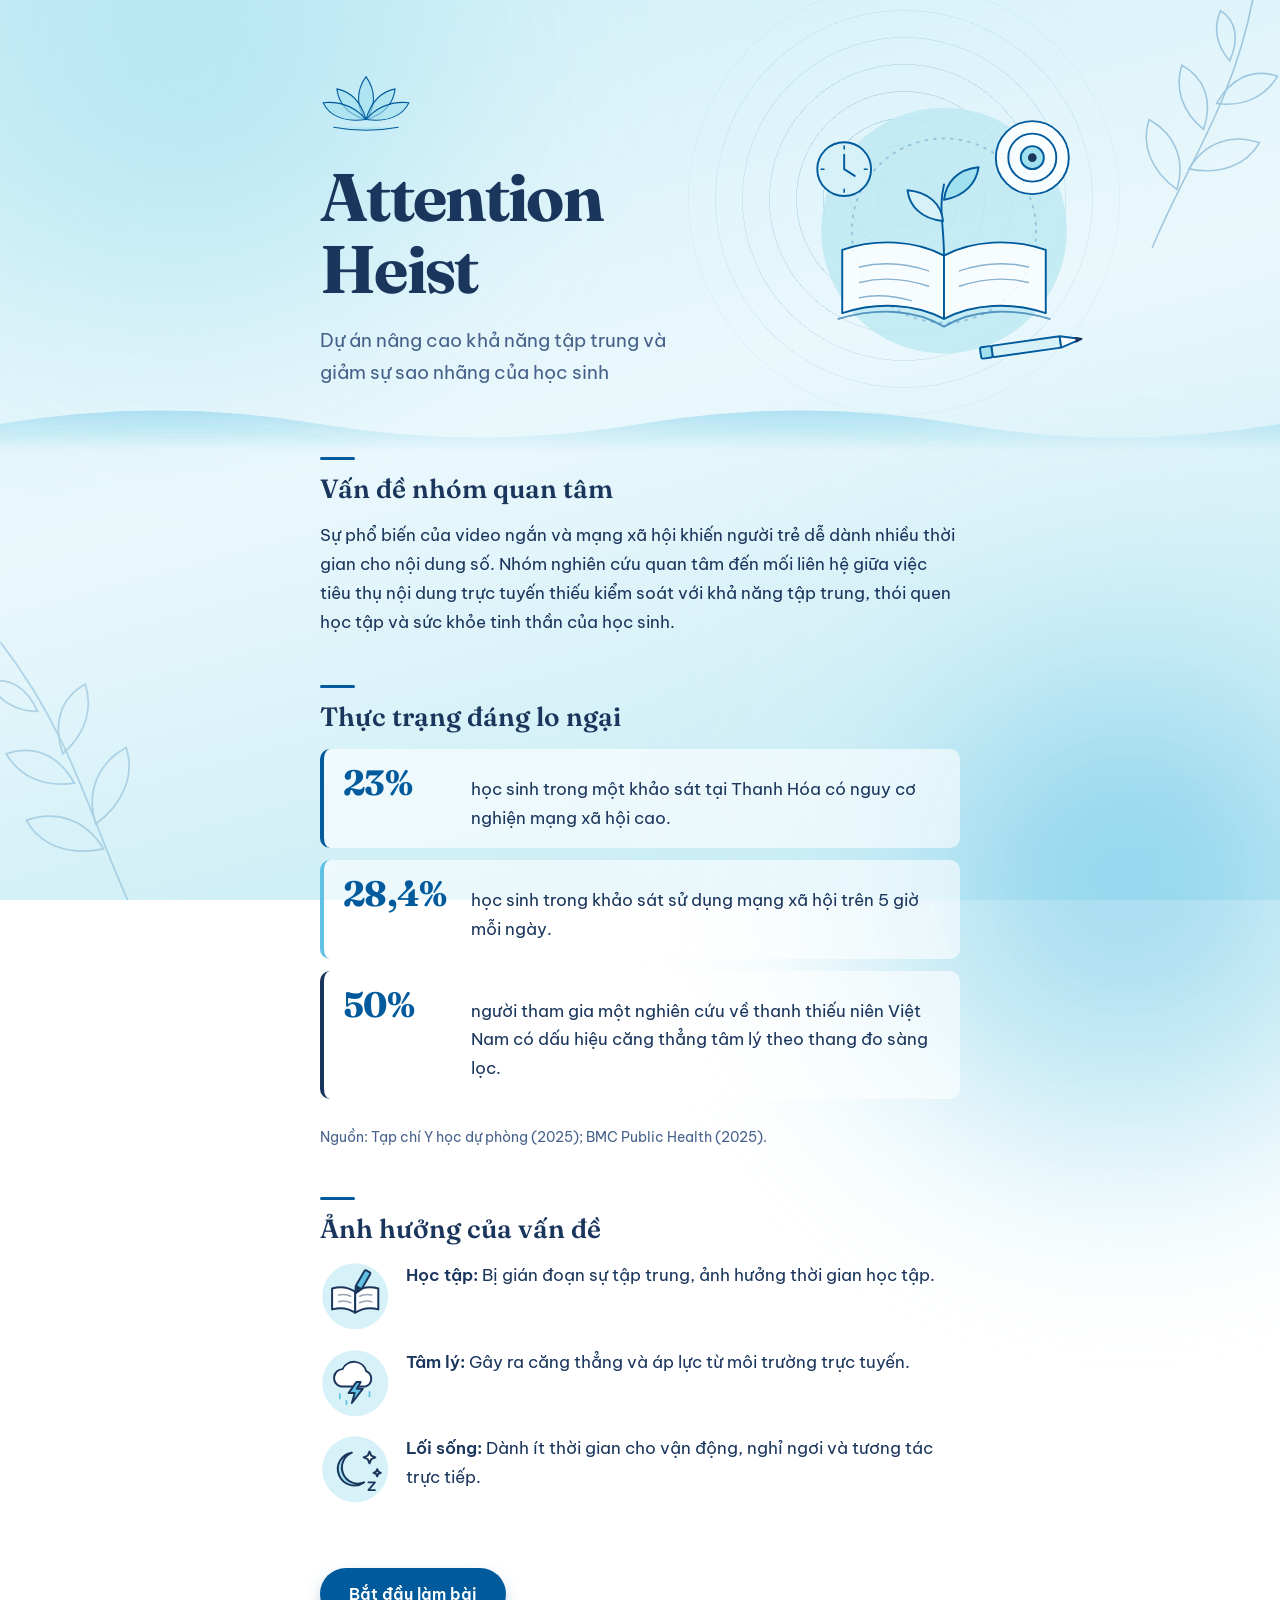
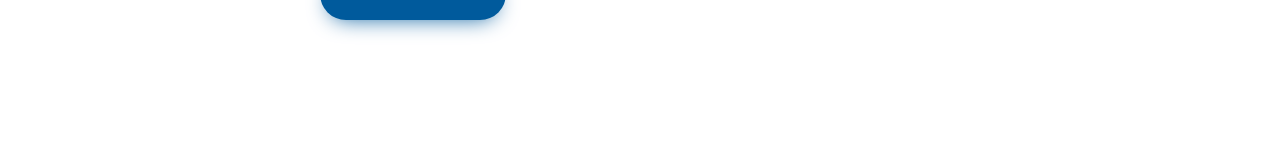
==== commit ca254fe3: "feat(ui, element): change color pink tone -> blue tone, change system icon -> draw icon" ====
--- a/index.html
+++ b/index.html
@@ -4,12 +4,12 @@
   <meta charset="UTF-8">
   <meta name="viewport" content="width=device-width, initial-scale=1">
   <meta name="description" content="Attention Heist: bài tự đánh giá giúp học sinh nhìn lại thói quen dùng mạng xã hội, khả năng tập trung và sức khỏe tinh thần.">
-  <meta name="theme-color" content="#ffe8c4">
+  <meta name="theme-color" content="#eaf8fc">
   <title>Attention Heist</title>
   <link rel="preconnect" href="https://fonts.googleapis.com">
   <link rel="preconnect" href="https://fonts.gstatic.com" crossorigin>
   <link href="https://fonts.googleapis.com/css2?family=Be+Vietnam+Pro:wght@400;500;600&family=Fraunces:opsz,wght@9..144,600;9..144,700&display=swap" rel="stylesheet">
-  <link rel="icon" href="data:image/svg+xml,%3Csvg xmlns=%27http://www.w3.org/2000/svg%27 viewBox=%270 0 32 32%27%3E%3Ccircle cx=%2716%27 cy=%2716%27 r=%2713%27 fill=%27%23b03560%27/%3E%3Ccircle cx=%2712%27 cy=%2711%27 r=%274%27 fill=%27%23fff%27 opacity=%27.55%27/%3E%3C/svg%3E">
+  <link rel="icon" href="data:image/svg+xml,%3Csvg xmlns=%27http://www.w3.org/2000/svg%27 viewBox=%270 0 32 32%27%3E%3Cpath d=%27M16 4C11 10 11 18 16 24C21 18 21 10 16 4Z%27 fill=%27%2360c1e5%27 stroke=%27%23005a9c%27 stroke-width=%271.6%27 stroke-linejoin=%27round%27/%3E%3Cpath d=%27M16 24C8 22 4 17 3 11C10 12 14 17 16 24Z%27 fill=%27%23a0e0ef%27 stroke=%27%23005a9c%27 stroke-width=%271.6%27 stroke-linejoin=%27round%27/%3E%3Cpath d=%27M16 24C24 22 28 17 29 11C22 12 18 17 16 24Z%27 fill=%27%23a0e0ef%27 stroke=%27%23005a9c%27 stroke-width=%271.6%27 stroke-linejoin=%27round%27/%3E%3C/svg%3E">
   <link rel="stylesheet" href="style.css">
 </head>
 <body data-page="intro">
@@ -68,9 +68,9 @@
 
         <h2>Ảnh hưởng của vấn đề</h2>
         <ul class="impact">
-          <li><span class="ico"><svg viewBox="0 0 24 24" aria-hidden="true"><path d="M4 5.5C7 4.5 10 4.8 12 6.5c2-1.7 5-2 8-1V18.5c-3-1-6-.7-8 1-2-1.7-5-2-8-1z"/><path d="M12 6.5v13"/></svg></span><span><strong>Học tập:</strong> Bị gián đoạn sự tập trung, ảnh hưởng thời gian học tập.</span></li>
-          <li><span class="ico"><svg viewBox="0 0 24 24" aria-hidden="true"><path d="M3 12h4l2.2-6 4.2 12 2.2-6H21"/></svg></span><span><strong>Tâm lý:</strong> Gây ra căng thẳng và áp lực từ môi trường trực tuyến.</span></li>
-          <li><span class="ico"><svg viewBox="0 0 24 24" aria-hidden="true"><path d="M20 14.5A8 8 0 1 1 9.5 4a6.5 6.5 0 0 0 10.5 10.5z"/></svg></span><span><strong>Lối sống:</strong> Dành ít thời gian cho vận động, nghỉ ngơi và tương tác trực tiếp.</span></li>
+          <li><svg class="ico-art" viewBox="0 0 64 64" aria-hidden="true"><circle class="bg" cx="32" cy="32" r="30"/><path class="w" d="M32 47C26 43 18 42 11 44V25C18 23 26 24 32 28Z"/><path class="w" d="M32 47C38 43 46 42 53 44V25C46 23 38 24 32 28Z"/><path d="M17 31c4-1 8-.5 11 1M17 37c4-1 8-.5 11 1M36 32c3-1.500 7-2 11-1M36 38c3-1.500 7-2 11-1" stroke-opacity=".45" stroke-width="1.4"/><g transform="translate(41 8) rotate(30)"><rect width="6" height="17" rx="1.2" class="s2"/><path class="n" d="M0 17h6l-3 6z"/></g></svg><span><strong>Học tập:</strong> Bị gián đoạn sự tập trung, ảnh hưởng thời gian học tập.</span></li>
+          <li><svg class="ico-art" viewBox="0 0 64 64" aria-hidden="true"><circle class="bg" cx="32" cy="32" r="30"/><path class="w" d="M19 35a8 8 0 0 1 1.500-15.800A11.500 11.500 0 0 1 42 21a7.500 7.500 0 0 1-.5 14Z"/><path class="s2" d="M33 31l-7 10h5.500L29 50l10-13h-5.500l3.500-6z"/><path d="M18 42v4M45 40v4M24 48v3" stroke-width="1.6" stroke="#60c1e5"/></svg><span><strong>Tâm lý:</strong> Gây ra căng thẳng và áp lực từ môi trường trực tuyến.</span></li>
+          <li><svg class="ico-art" viewBox="0 0 64 64" aria-hidden="true"><circle class="bg" cx="32" cy="32" r="30"/><path class="s1" d="M40 44A15 15 0 1 1 29 17a12 12 0 0 0 11 27Z"/><path class="w" d="M45 16l1.600 3.700 3.700 1.600-3.700 1.600L45 26.600l-1.600-3.700-3.700-1.600 3.700-1.600z"/><path class="w" d="M52 32l1 2.300 2.300 1-2.300 1-1 2.300-1-2.300-2.300-1 2.300-1z"/><path d="M44 44h6l-6 7h6" stroke-width="1.6"/></svg><span><strong>Lối sống:</strong> Dành ít thời gian cho vận động, nghỉ ngơi và tương tác trực tiếp.</span></li>
         </ul>
       </article>
 
@@ -79,8 +79,6 @@
         <button type="button" class="btn btn-primary" id="startBtn" hidden>Bắt đầu làm bài</button>
       </div>
     </section>
-    1. thay tone màu: https://colorhunt.co/palette/1b365d005a9c60c1e5a0e0ef
-2. thay cho tôi mọi icon có sẵn thành element vẽ
 
   </main>
 
--- a/style.css
+++ b/style.css
@@ -1,22 +1,23 @@
 :root {
-  --bg: #fff4de;
-  --surface: rgba(255, 255, 255, 0.66);
+  --bg: #eaf8fc;
+  --surface: rgba(255, 255, 255, 0.7);
   --surface-solid: #ffffff;
-  --ink: #3b1a28;
-  --muted: #6f4a58;
-  --line: rgba(59, 26, 40, 0.18);
-  --accent: #b03560;
-  --accent-dark: #8c2548;
-  --accent-soft: #ffced8;
+  --ink: #1b365d;
+  --muted: #46618a;
+  --line: rgba(27, 54, 93, 0.18);
+  --accent: #005a9c;
+  --accent-dark: #1b365d;
+  --accent-soft: #a0e0ef;
   --on-accent: #ffffff;
-  --focus: #1f5fae;
-  --peach: #ffe8c4;
-  --blush: #ffdddd;
-  --pink: #ffced8;
-  --aura-1: #ffced8;
-  --aura-2: #ffdddd;
-  --aura-3: #ffe8c4;
-  --shadow: 0 1px 2px rgba(74, 38, 52, 0.06), 0 14px 34px -14px rgba(201, 69, 111, 0.28);
+  --focus: #c25b00;
+  --peach: #d6f1f8;
+  --blush: #bfe9f3;
+  --pink: #a0e0ef;
+  --sky: #60c1e5;
+  --aura-1: #a0e0ef;
+  --aura-2: #60c1e5;
+  --aura-3: #d6f1f8;
+  --shadow: 0 1px 2px rgba(27, 54, 93, 0.06), 0 14px 34px -14px rgba(0, 90, 156, 0.3);
 
   --font-display: "Fraunces", "Georgia", "Times New Roman", serif;
   --font-body: "Be Vietnam Pro", system-ui, -apple-system, "Segoe UI", Roboto, sans-serif;
@@ -36,7 +37,7 @@
   margin: 0;
   min-height: 100vh;
   overflow-x: clip;
-  background: linear-gradient(165deg, #ffdddd 0%, var(--bg) 42%, #ffe8c4 100%) fixed;
+  background: linear-gradient(165deg, #cdeef7 0%, var(--bg) 45%, #bfe9f3 100%) fixed;
   color: var(--ink);
   font-family: var(--font-body);
   font-size: 1.0625rem;
@@ -55,7 +56,7 @@
   height: 60vmax;
   border-radius: 50%;
   filter: blur(80px);
-  opacity: 1;
+  opacity: 0.7;
   pointer-events: none;
   will-change: transform;
 }
@@ -292,7 +293,7 @@
   display: block;
   width: 92px;
   margin-bottom: 1.75rem;
-  fill: rgba(255, 206, 216, 0.6);
+  fill: rgba(160, 224, 239, 0.6);
   stroke: var(--accent);
   stroke-width: 1.4;
   stroke-linejoin: round;
@@ -316,7 +317,7 @@
   aspect-ratio: 1;
   transform: translateY(-50%);
   border-radius: 50%;
-  background: repeating-radial-gradient(circle, transparent 0 26px, rgba(176, 53, 96, 0.16) 26px 27px);
+  background: repeating-radial-gradient(circle, transparent 0 26px, rgba(0, 90, 156, 0.18) 26px 27px);
   -webkit-mask: radial-gradient(circle, #000 15%, transparent 68%);
   mask: radial-gradient(circle, #000 15%, transparent 68%);
   z-index: -1;
@@ -335,7 +336,7 @@
   top: 0; left: 50%;
   width: 100vw; height: 54px;
   transform: translateX(-50%);
-  background: url("data:image/svg+xml,%3Csvg xmlns='http://www.w3.org/2000/svg' viewBox='0 0 1200 54' preserveAspectRatio='none'%3E%3Cpath d='M0 27 Q 150 0 300 27 T 600 27 T 900 27 T 1200 27 V54 H0Z' fill='%23ffced8' fill-opacity='.7'/%3E%3Cpath d='M0 38 Q 150 14 300 38 T 600 38 T 900 38 T 1200 38 V54 H0Z' fill='%23ffe8c4'/%3E%3C/svg%3E") center / 100% 100% no-repeat;
+  background: url("data:image/svg+xml,%3Csvg xmlns='http://www.w3.org/2000/svg' viewBox='0 0 1200 54' preserveAspectRatio='none'%3E%3Cpath d='M0 27 Q 150 0 300 27 T 600 27 T 900 27 T 1200 27 V54 H0Z' fill='%2360c1e5' fill-opacity='.4'/%3E%3Cpath d='M0 38 Q 150 14 300 38 T 600 38 T 900 38 T 1200 38 V54 H0Z' fill='%23a0e0ef' fill-opacity='.8'/%3E%3C/svg%3E") center / 100% 100% no-repeat;
   z-index: -1;
 }
 
@@ -359,10 +360,9 @@
   background: rgba(255, 255, 255, 0.6);
 }
 .intro-text .stats li:first-child { border-top: 0; }
-.intro-text .stats li:nth-child(2) { border-left-color: #d9738f; }
-.intro-text .stats li:nth-child(3) { border-left-color: #e3a36a; }
-
-.level-badge::before { content: ""; display: inline-block; width: 0.55rem; height: 0.55rem; margin-right: 0.5rem; border-radius: 50%; background: var(--lv); }
+.intro-text .stats li:nth-child(2) { border-left-color: #60c1e5; }
+.intro-text .stats li:nth-child(3) { border-left-color: #1b365d; }
+
 .group-result { position: relative; }
 .option.is-selected { background: var(--accent-soft); }
 .support-note { background: var(--peach); border-left: 4px solid var(--accent); }
@@ -396,9 +396,9 @@
   animation: art-in 1.2s var(--ease) 0.35s both;
 }
 .hero-art .f-white { fill: rgba(255, 255, 255, 0.85); }
-.hero-art .f-pink { fill: #ffced8; }
-.hero-art .f-peach { fill: #ffe8c4; }
-.hero-art .f-blush { fill: #ffdddd; opacity: 0.8; }
+.hero-art .f-pink { fill: #a0e0ef; }
+.hero-art .f-peach { fill: #d6f1f8; }
+.hero-art .f-blush { fill: #bfe9f3; opacity: 0.85; }
 .hero-art .f-ink { fill: var(--ink); stroke: var(--ink); }
 @keyframes art-in { from { opacity: 0; transform: translateY(18px); } to { opacity: 1; transform: none; } }
 
@@ -411,11 +411,23 @@
 }
 
 .intro-text .impact { list-style: none; padding-left: 0; gap: 1rem; }
-.impact li { display: grid; grid-template-columns: 2.75rem 1fr; gap: 1rem; align-items: start; }
-.impact .ico { display: grid; place-items: center; width: 2.75rem; height: 2.75rem; border-radius: 50%; background: var(--accent-soft); }
-.impact .ico svg { width: 1.4rem; height: 1.4rem; fill: none; stroke: var(--accent-dark); stroke-width: 1.7; stroke-linecap: round; stroke-linejoin: round; }
+.impact li { display: grid; grid-template-columns: 4.4rem 1fr; gap: 1rem; align-items: start; }
 
 .intro-text::before {
   -webkit-mask: linear-gradient(to bottom, #000 25%, transparent 100%);
   mask: linear-gradient(to bottom, #000 25%, transparent 100%);
 }
+
+/* ==========================================================
+   MINH HỌA VẼ thay cho icon: huy hiệu mức và ba ý "Ảnh hưởng"
+   ========================================================== */
+.badge-art { width: 1.6rem; height: 1.6rem; margin: -0.15rem 0.45rem -0.15rem -0.35rem; vertical-align: middle; fill: none; stroke: var(--lv-ink); stroke-width: 1.5; stroke-linecap: round; stroke-linejoin: round; overflow: visible; }
+.badge-art .a { fill: var(--lv); }
+.badge-art .b { fill: #ffffff; }
+
+.ico-art { width: 4.4rem; height: 4.4rem; fill: none; stroke: var(--accent-dark); stroke-width: 1.8; stroke-linecap: round; stroke-linejoin: round; overflow: visible; }
+.ico-art .bg { fill: #d6f1f8; stroke: none; }
+.ico-art .w { fill: #ffffff; }
+.ico-art .s1 { fill: #a0e0ef; }
+.ico-art .s2 { fill: #60c1e5; }
+.ico-art .n { fill: #1b365d; }
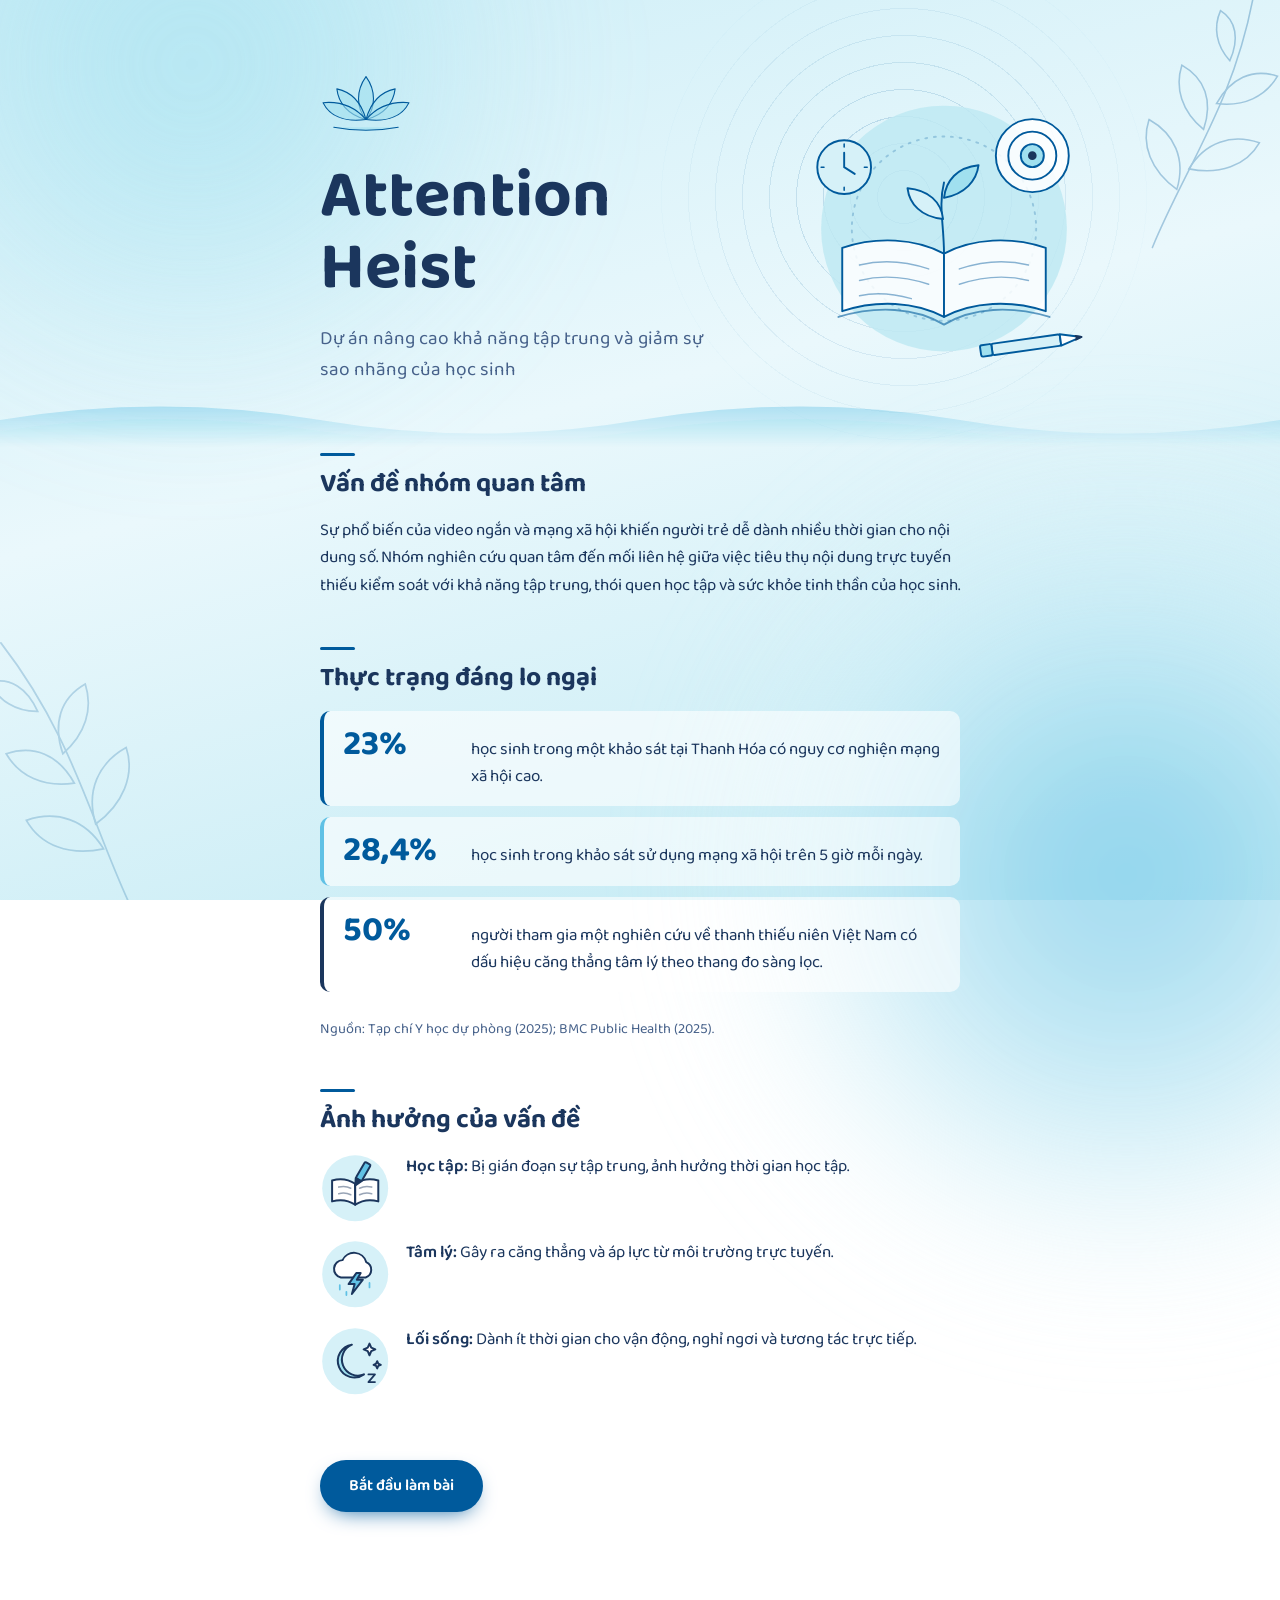
==== commit d988c805: "feat(font): change word font to baloo font" ====
--- a/index.html
+++ b/index.html
@@ -8,7 +8,7 @@
   <title>Attention Heist</title>
   <link rel="preconnect" href="https://fonts.googleapis.com">
   <link rel="preconnect" href="https://fonts.gstatic.com" crossorigin>
-  <link href="https://fonts.googleapis.com/css2?family=Be+Vietnam+Pro:wght@400;500;600&family=Fraunces:opsz,wght@9..144,600;9..144,700&display=swap" rel="stylesheet">
+  <link href="https://fonts.googleapis.com/css2?family=Baloo+2:wght@400;500;600;700;800&display=swap" rel="stylesheet">
   <link rel="icon" href="data:image/svg+xml,%3Csvg xmlns=%27http://www.w3.org/2000/svg%27 viewBox=%270 0 32 32%27%3E%3Cpath d=%27M16 4C11 10 11 18 16 24C21 18 21 10 16 4Z%27 fill=%27%2360c1e5%27 stroke=%27%23005a9c%27 stroke-width=%271.6%27 stroke-linejoin=%27round%27/%3E%3Cpath d=%27M16 24C8 22 4 17 3 11C10 12 14 17 16 24Z%27 fill=%27%23a0e0ef%27 stroke=%27%23005a9c%27 stroke-width=%271.6%27 stroke-linejoin=%27round%27/%3E%3Cpath d=%27M16 24C24 22 28 17 29 11C22 12 18 17 16 24Z%27 fill=%27%23a0e0ef%27 stroke=%27%23005a9c%27 stroke-width=%271.6%27 stroke-linejoin=%27round%27/%3E%3C/svg%3E">
   <link rel="stylesheet" href="style.css">
 </head>
--- a/style.css
+++ b/style.css
@@ -19,8 +19,8 @@
   --aura-3: #d6f1f8;
   --shadow: 0 1px 2px rgba(27, 54, 93, 0.06), 0 14px 34px -14px rgba(0, 90, 156, 0.3);
 
-  --font-display: "Fraunces", "Georgia", "Times New Roman", serif;
-  --font-body: "Be Vietnam Pro", system-ui, -apple-system, "Segoe UI", Roboto, sans-serif;
+  --font-display: "Baloo 2", system-ui, -apple-system, "Segoe UI", Roboto, sans-serif;
+  --font-body: "Baloo 2", system-ui, -apple-system, "Segoe UI", Roboto, sans-serif;
 
   --radius: 10px;
   --radius-lg: 14px;
@@ -41,7 +41,7 @@
   color: var(--ink);
   font-family: var(--font-body);
   font-size: 1.0625rem;
-  line-height: 1.7;
+  line-height: 1.6;
   -webkit-font-smoothing: antialiased;
   animation: page-in 0.7s var(--ease) both;
 }
@@ -94,7 +94,7 @@
   font-weight: 700;
   font-size: clamp(2.6rem, 8vw, 4.6rem);
   line-height: 1.06;
-  letter-spacing: -0.025em;
+  letter-spacing: 0;
   text-wrap: balance;
 }
 .lead { margin-top: 1.5rem; max-width: 34rem; font-size: 1.2rem; color: var(--muted); }
@@ -102,7 +102,7 @@
 .intro-text { padding-block: 2.5rem 1rem; border-top: 1px solid var(--line); }
 .intro-text h2 {
   font-family: var(--font-display);
-  font-weight: 600;
+  font-weight: 700;
   font-size: 1.65rem;
   line-height: 1.25;
   margin: 3rem 0 1rem;
@@ -128,7 +128,7 @@
   font-weight: 700;
   font-size: 2.2rem;
   line-height: 1;
-  letter-spacing: -0.02em;
+  letter-spacing: 0;
   color: var(--accent);
 }
 .intro-text .source { margin-top: 0.9rem; font-size: 0.9rem; color: var(--muted); }
@@ -171,7 +171,7 @@
 .group-name { font-family: var(--font-display); font-weight: 600; font-size: 1.3rem; line-height: 1.3; margin: 0.2rem 0 1rem; }
 .group-name span { font-family: var(--font-body); font-weight: 400; font-size: 0.95rem; color: var(--muted); }
 
-.ready-title { font-family: var(--font-display); font-weight: 700; font-size: clamp(2.2rem, 7vw, 3.4rem); line-height: 1.1; letter-spacing: -0.02em; margin-top: 0.5rem; text-wrap: balance; }
+.ready-title { font-family: var(--font-display); font-weight: 700; font-size: clamp(2.2rem, 7vw, 3.4rem); line-height: 1.1; letter-spacing: 0; margin-top: 0.5rem; text-wrap: balance; }
 .ready-en { margin-top: 0.5rem; color: var(--muted); }
 .ready-info { margin-top: 1.75rem; max-width: 34rem; }
 .ready-ask { margin-top: 2rem; margin-bottom: 1.25rem; font-family: var(--font-display); font-weight: 600; font-size: 1.4rem; }
@@ -181,7 +181,7 @@
 .quiz-bar { height: 8px; background: var(--line); border-radius: 999px; overflow: hidden; }
 .quiz-bar span { display: block; height: 100%; width: 0; background: var(--accent); border-radius: 999px; transition: width 0.6s var(--ease); }
 
-.question { font-family: var(--font-display); font-weight: 600; font-size: clamp(1.5rem, 5vw, 2rem); line-height: 1.3; letter-spacing: -0.01em; margin-bottom: 1.75rem; text-wrap: balance; }
+.question { font-family: var(--font-display); font-weight: 600; font-size: clamp(1.5rem, 5vw, 2rem); line-height: 1.3; letter-spacing: 0; margin-bottom: 1.75rem; text-wrap: balance; }
 .question.is-swap, .options.is-swap { animation: swap 0.45s var(--ease) both; }
 @keyframes swap { from { opacity: 0; transform: translateX(14px); } to { opacity: 1; transform: none; } }
 
@@ -222,7 +222,7 @@
 .key-hint { margin-top: 1.5rem; font-size: 0.875rem; color: var(--muted); }
 
 .result-label { font-size: 0.95rem; color: var(--muted); }
-.result-title { font-family: var(--font-display); font-weight: 700; font-size: clamp(1.8rem, 6vw, 2.6rem); line-height: 1.15; letter-spacing: -0.015em; margin-top: 0.5rem; text-wrap: balance; }
+.result-title { font-family: var(--font-display); font-weight: 700; font-size: clamp(1.8rem, 6vw, 2.6rem); line-height: 1.15; letter-spacing: 0; margin-top: 0.5rem; text-wrap: balance; }
 .result-desc { margin-top: 1rem; }
 
 .level-1 { --lv: #2f7d4f; --lv-ink: #1f5a37; --lv-soft: #dff0e5; --lv-track: #cfe6d6; }
@@ -248,7 +248,7 @@
 .gr-name { font-family: var(--font-display); font-weight: 600; font-size: 1.15rem; line-height: 1.3; }
 .level-badge { display: inline-block; padding: 0.3rem 0.85rem; border-radius: 999px; background: var(--lv-soft); color: var(--lv-ink); font-size: 0.9rem; font-weight: 600; white-space: nowrap; }
 .gr-score { display: flex; align-items: baseline; gap: 0.5rem; margin-top: 0.5rem; }
-.gr-num { font-family: var(--font-display); font-weight: 700; font-size: 3rem; line-height: 1; letter-spacing: -0.02em; color: var(--lv-ink); font-variant-numeric: tabular-nums; }
+.gr-num { font-family: var(--font-display); font-weight: 700; font-size: 3rem; line-height: 1; letter-spacing: 0; color: var(--lv-ink); font-variant-numeric: tabular-nums; }
 .gr-max { color: var(--muted); }
 
 .scale { margin-top: 1.25rem; }
@@ -257,7 +257,7 @@
 .scale-ends { display: flex; justify-content: space-between; margin-top: 0.5rem; font-size: 0.85rem; color: var(--muted); }
 
 .level-detail { margin-top: 3.5rem; padding-top: 2rem; border-top: 1px solid var(--line); }
-.level-title { font-family: var(--font-display); font-weight: 700; font-size: clamp(1.6rem, 5.5vw, 2.2rem); line-height: 1.2; letter-spacing: -0.015em; margin-top: 0.4rem; text-wrap: balance; }
+.level-title { font-family: var(--font-display); font-weight: 700; font-size: clamp(1.6rem, 5.5vw, 2.2rem); line-height: 1.2; letter-spacing: 0; margin-top: 0.4rem; text-wrap: balance; }
 .level-headline { margin-top: 1rem; font-weight: 600; }
 .level-detail .result-desc { margin-top: 0.9rem; }
 .orientation { margin-top: 1.25rem; padding: 0.9rem 1.1rem; border-radius: var(--radius); background: var(--lv-soft); color: var(--lv-ink); }
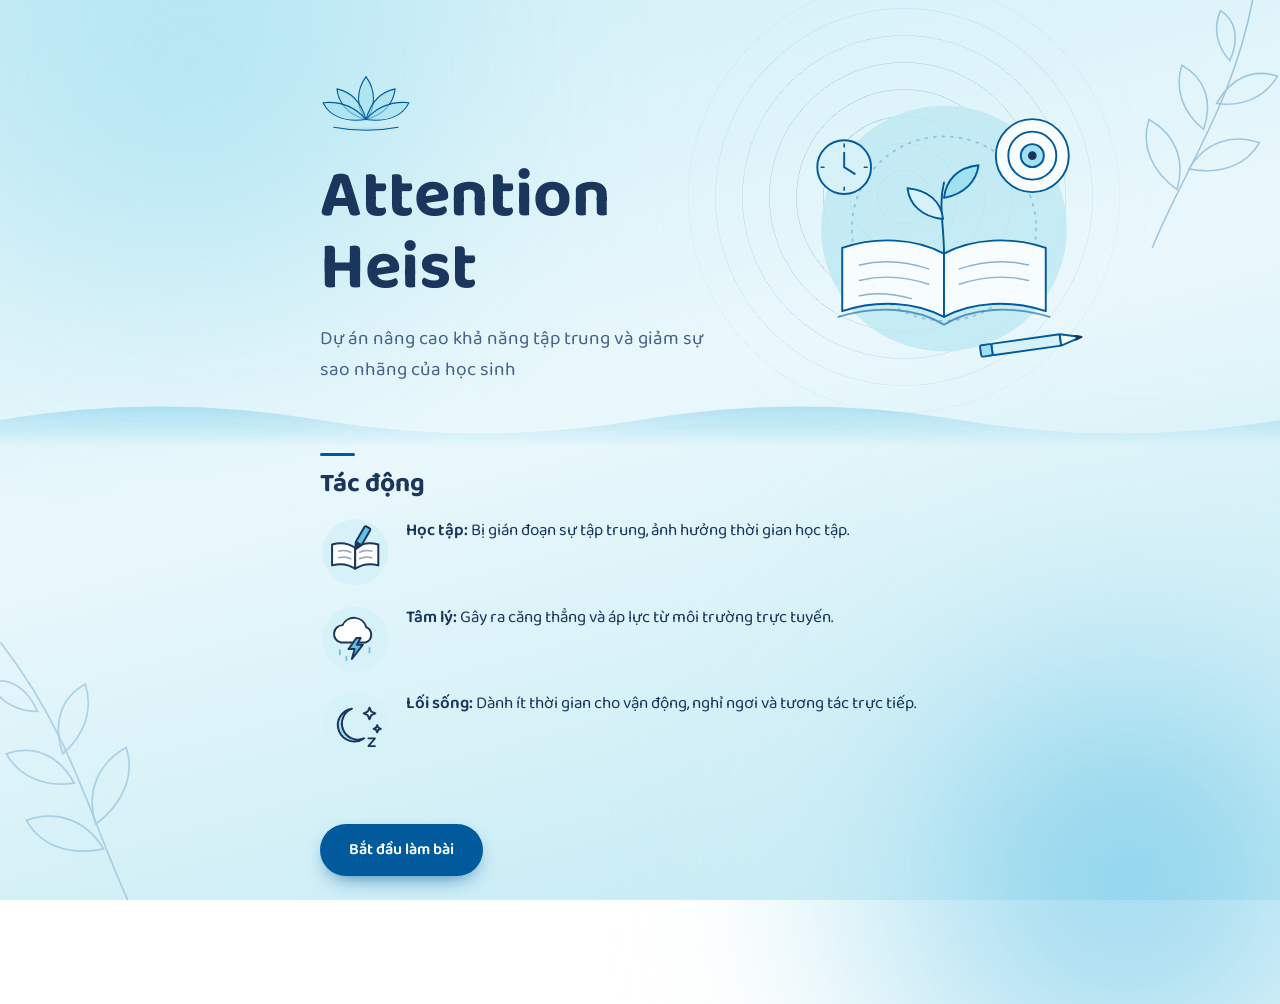
==== commit b2652b3a: "update(question): update new set of questions" ====
--- a/index.html
+++ b/index.html
@@ -55,18 +55,7 @@
       </header>
 
       <article class="intro-text" id="introText">
-        <h2>Vấn đề nhóm quan tâm</h2>
-        <p>Sự phổ biến của video ngắn và mạng xã hội khiến người trẻ dễ dành nhiều thời gian cho nội dung số. Nhóm nghiên cứu quan tâm đến mối liên hệ giữa việc tiêu thụ nội dung trực tuyến thiếu kiểm soát với khả năng tập trung, thói quen học tập và sức khỏe tinh thần của học sinh.</p>
-
-        <h2>Thực trạng đáng lo ngại</h2>
-        <ul class="stats">
-          <li><strong>23%</strong><span>học sinh trong một khảo sát tại Thanh Hóa có nguy cơ nghiện mạng xã hội cao.</span></li>
-          <li><strong>28,4%</strong><span>học sinh trong khảo sát sử dụng mạng xã hội trên 5 giờ mỗi ngày.</span></li>
-          <li><strong>50%</strong><span>người tham gia một nghiên cứu về thanh thiếu niên Việt Nam có dấu hiệu căng thẳng tâm lý theo thang đo sàng lọc.</span></li>
-        </ul>
-        <p class="source">Nguồn: Tạp chí Y học dự phòng (2025); BMC Public Health (2025).</p>
-
-        <h2>Ảnh hưởng của vấn đề</h2>
+        <h2>Tác động</h2>
         <ul class="impact">
           <li><svg class="ico-art" viewBox="0 0 64 64" aria-hidden="true"><circle class="bg" cx="32" cy="32" r="30"/><path class="w" d="M32 47C26 43 18 42 11 44V25C18 23 26 24 32 28Z"/><path class="w" d="M32 47C38 43 46 42 53 44V25C46 23 38 24 32 28Z"/><path d="M17 31c4-1 8-.5 11 1M17 37c4-1 8-.5 11 1M36 32c3-1.500 7-2 11-1M36 38c3-1.500 7-2 11-1" stroke-opacity=".45" stroke-width="1.4"/><g transform="translate(41 8) rotate(30)"><rect width="6" height="17" rx="1.2" class="s2"/><path class="n" d="M0 17h6l-3 6z"/></g></svg><span><strong>Học tập:</strong> Bị gián đoạn sự tập trung, ảnh hưởng thời gian học tập.</span></li>
           <li><svg class="ico-art" viewBox="0 0 64 64" aria-hidden="true"><circle class="bg" cx="32" cy="32" r="30"/><path class="w" d="M19 35a8 8 0 0 1 1.500-15.800A11.500 11.500 0 0 1 42 21a7.500 7.500 0 0 1-.5 14Z"/><path class="s2" d="M33 31l-7 10h5.500L29 50l10-13h-5.500l3.500-6z"/><path d="M18 42v4M45 40v4M24 48v3" stroke-width="1.6" stroke="#60c1e5"/></svg><span><strong>Tâm lý:</strong> Gây ra căng thẳng và áp lực từ môi trường trực tuyến.</span></li>
--- a/style.css
+++ b/style.css
@@ -418,9 +418,6 @@
   mask: linear-gradient(to bottom, #000 25%, transparent 100%);
 }
 
-/* ==========================================================
-   MINH HỌA VẼ thay cho icon: huy hiệu mức và ba ý "Ảnh hưởng"
-   ========================================================== */
 .badge-art { width: 1.6rem; height: 1.6rem; margin: -0.15rem 0.45rem -0.15rem -0.35rem; vertical-align: middle; fill: none; stroke: var(--lv-ink); stroke-width: 1.5; stroke-linecap: round; stroke-linejoin: round; overflow: visible; }
 .badge-art .a { fill: var(--lv); }
 .badge-art .b { fill: #ffffff; }
